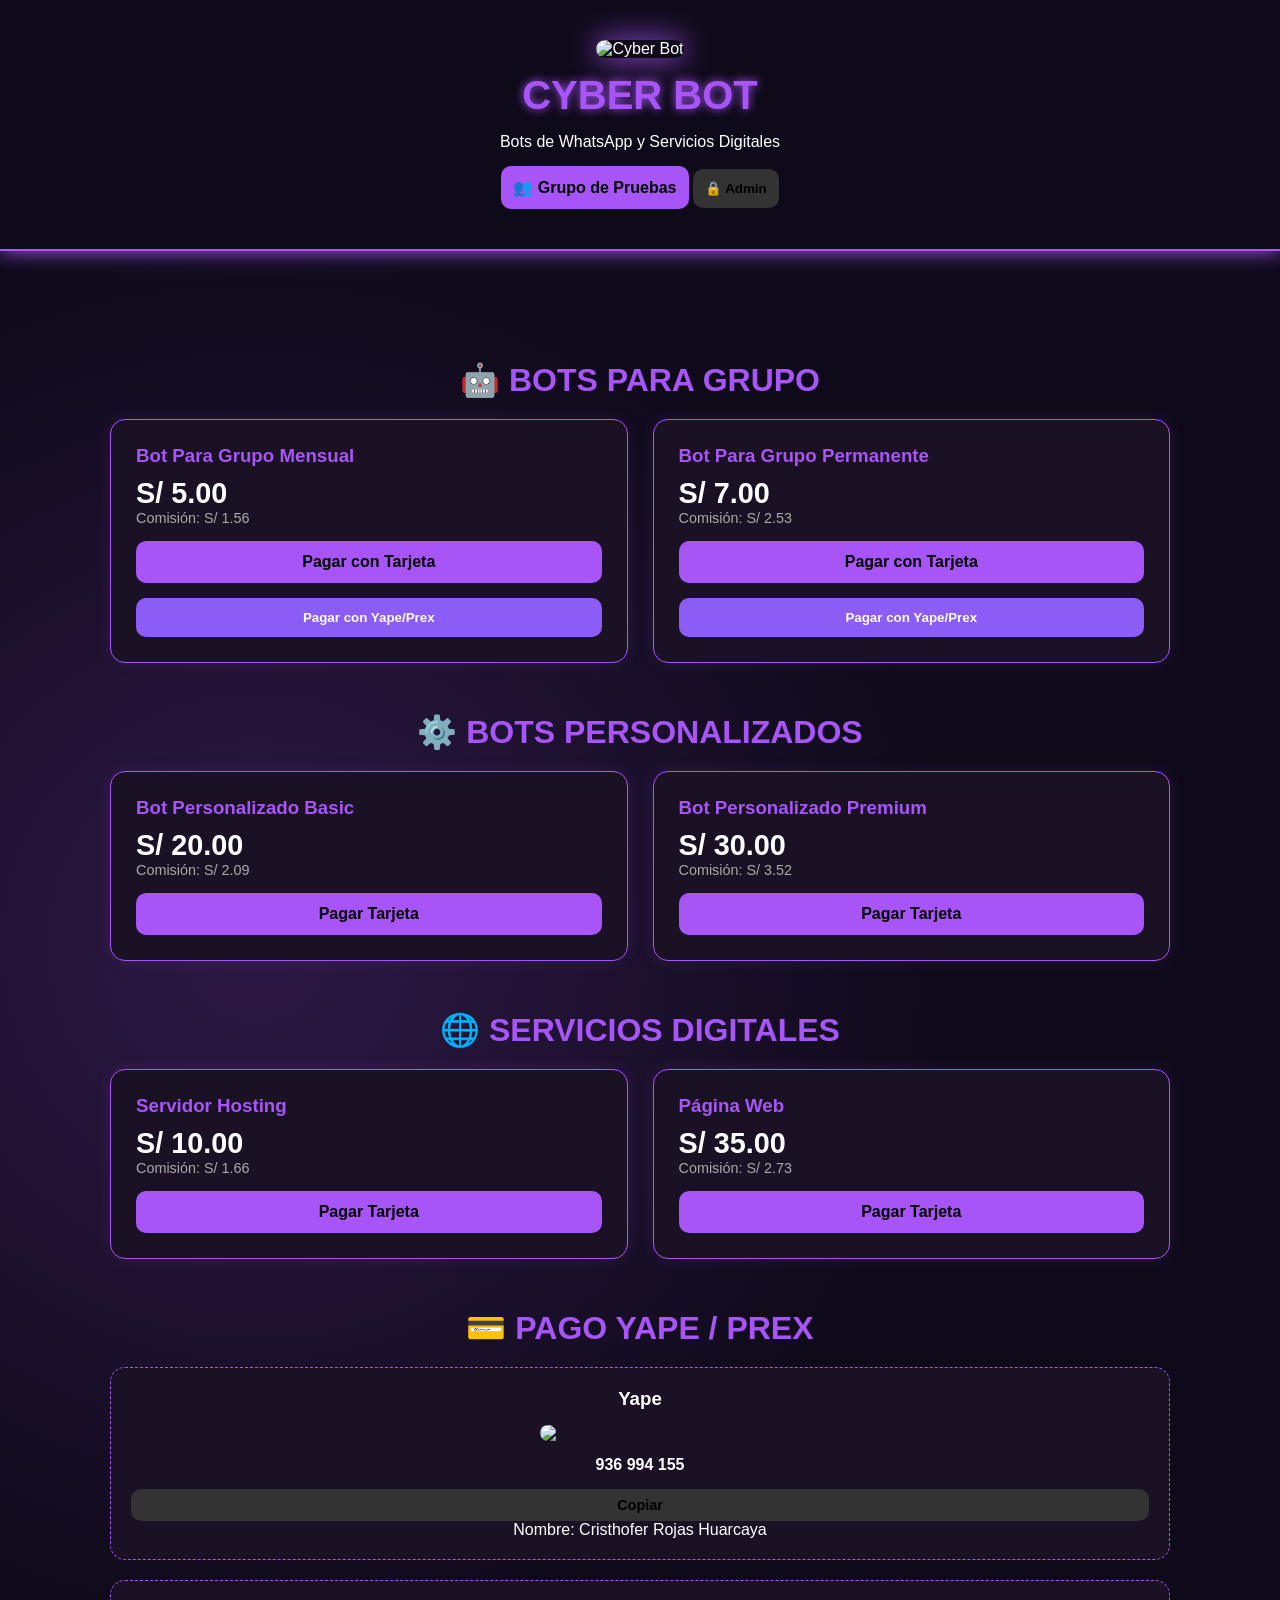
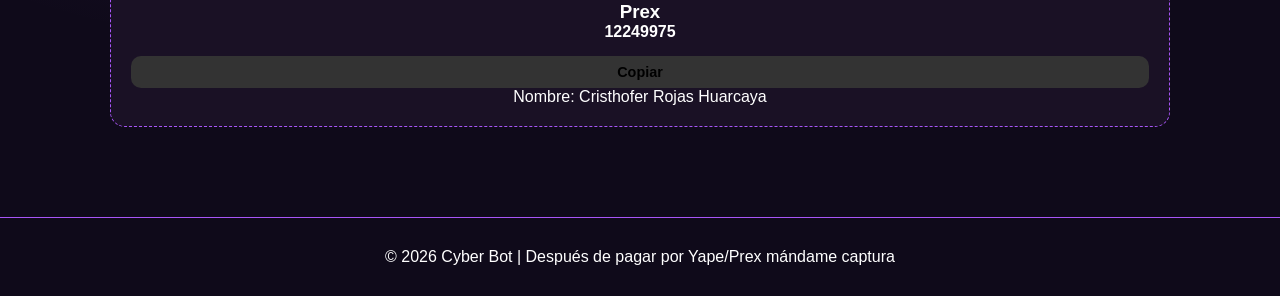
==== admin.html @ 129359b0 "Crear admin.html" ====
<!DOCTYPE html>
<html lang="es">
<head>
<meta charset="UTF-8">
<meta name="viewport" content="width=device-width, initial-scale=1.0">
<title>Panel Admin - Cyber Bot</title>
<link rel="stylesheet" href="style.css">
</head>
<body>

<header>
  <h1>🔒 PANEL ADMIN CYBER BOT</h1>
  <button onclick="window.location.href='index.html'" class="btn" style="width:auto; background:red;">Volver a Tienda</button>
</header>

<div class="container">
  <div id="listaPedidos"></div>
</div>

<script src="script.js"></script>
<script>
  const pass = prompt('Contraseña Admin:');
  if(pass!== 'cyber2026'){ // CAMBIA ESTA CONTRASEÑA
    alert('Contraseña incorrecta');
    window.location.href='index.html';
  }
</script>
</body>
</html>
---- style.css ----
:root {
  --neon: #a855f7;
  --dark: #0f0a1a;
  --card: #1a1125;
}
* { margin:0; padding:0; box-sizing:border-box; font-family: 'Segoe UI', sans-serif; }
body { background: var(--dark); color: #fff; background-image: radial-gradient(circle at 20% 50%, #a855f733 0%, transparent 50%); }
header { text-align:center; padding:40px 20px; border-bottom: 2px solid var(--neon); box-shadow: 0 0 20px var(--neon); }
header img { width:120px; border-radius:20px; box-shadow: 0 0 30px var(--neon); }
h1 { color: var(--neon); margin:15px 0; font-size:2.5em; text-shadow: 0 0 10px var(--neon); }
.container { max-width:1100px; margin:40px auto; padding:20px; }
.grid { display:grid; grid-template-columns: repeat(auto-fit, minmax(300px, 1fr)); gap:25px; }
.card { background: var(--card); border: 1px solid var(--neon); border-radius:15px; padding:25px; transition:0.3s; box-shadow: 0 0 15px #a855f722; }
.card:hover { transform: translateY(-5px); box-shadow: 0 0 25px var(--neon); }
.card h3 { color: var(--neon); margin-bottom:10px; }
.price { font-size:1.8em; font-weight:bold; color:#fff; }
.comision { font-size:0.9em; color:#aaa; }
.btn { display:block; width:100%; padding:12px; margin-top:15px; background: var(--neon); color:#000; text-align:center; text-decoration:none; border-radius:10px; font-weight:bold; transition:0.3s; cursor:pointer; border:none; }
.btn:hover { background:#c084fc; box-shadow:0 0 15px var(--neon); }
.btn-yape { background:#8b5cf6; color:#fff; }
.copy-btn { background:#333; font-size:0.9em; padding:8px; }
.section-title { text-align:center; font-size:2em; margin:50px 0 20px; color:var(--neon); }
.pago-box { background:var(--card); padding:20px; border-radius:15px; border:1px dashed var(--neon); text-align:center; margin:20px 0; }
.qr { width:200px; margin:15px auto; display:block; border-radius:10px; }
.form-pago { display:none; margin-top:15px; }
.form-pago input { width:100%; padding:10px; margin:5px 0; background:#2a1a3a; border:1px solid var(--neon); color:#fff; border-radius:8px; }
.pedido { background:#2a1a3a; padding:15px; margin:10px 0; border-radius:10px; border:1px solid var(--neon); }
.pedido img { max-width:200px; border-radius:8px; margin-top:10px; }
footer { text-align:center; padding:30px; margin-top:50px; border-top:1px solid var(--neon); }
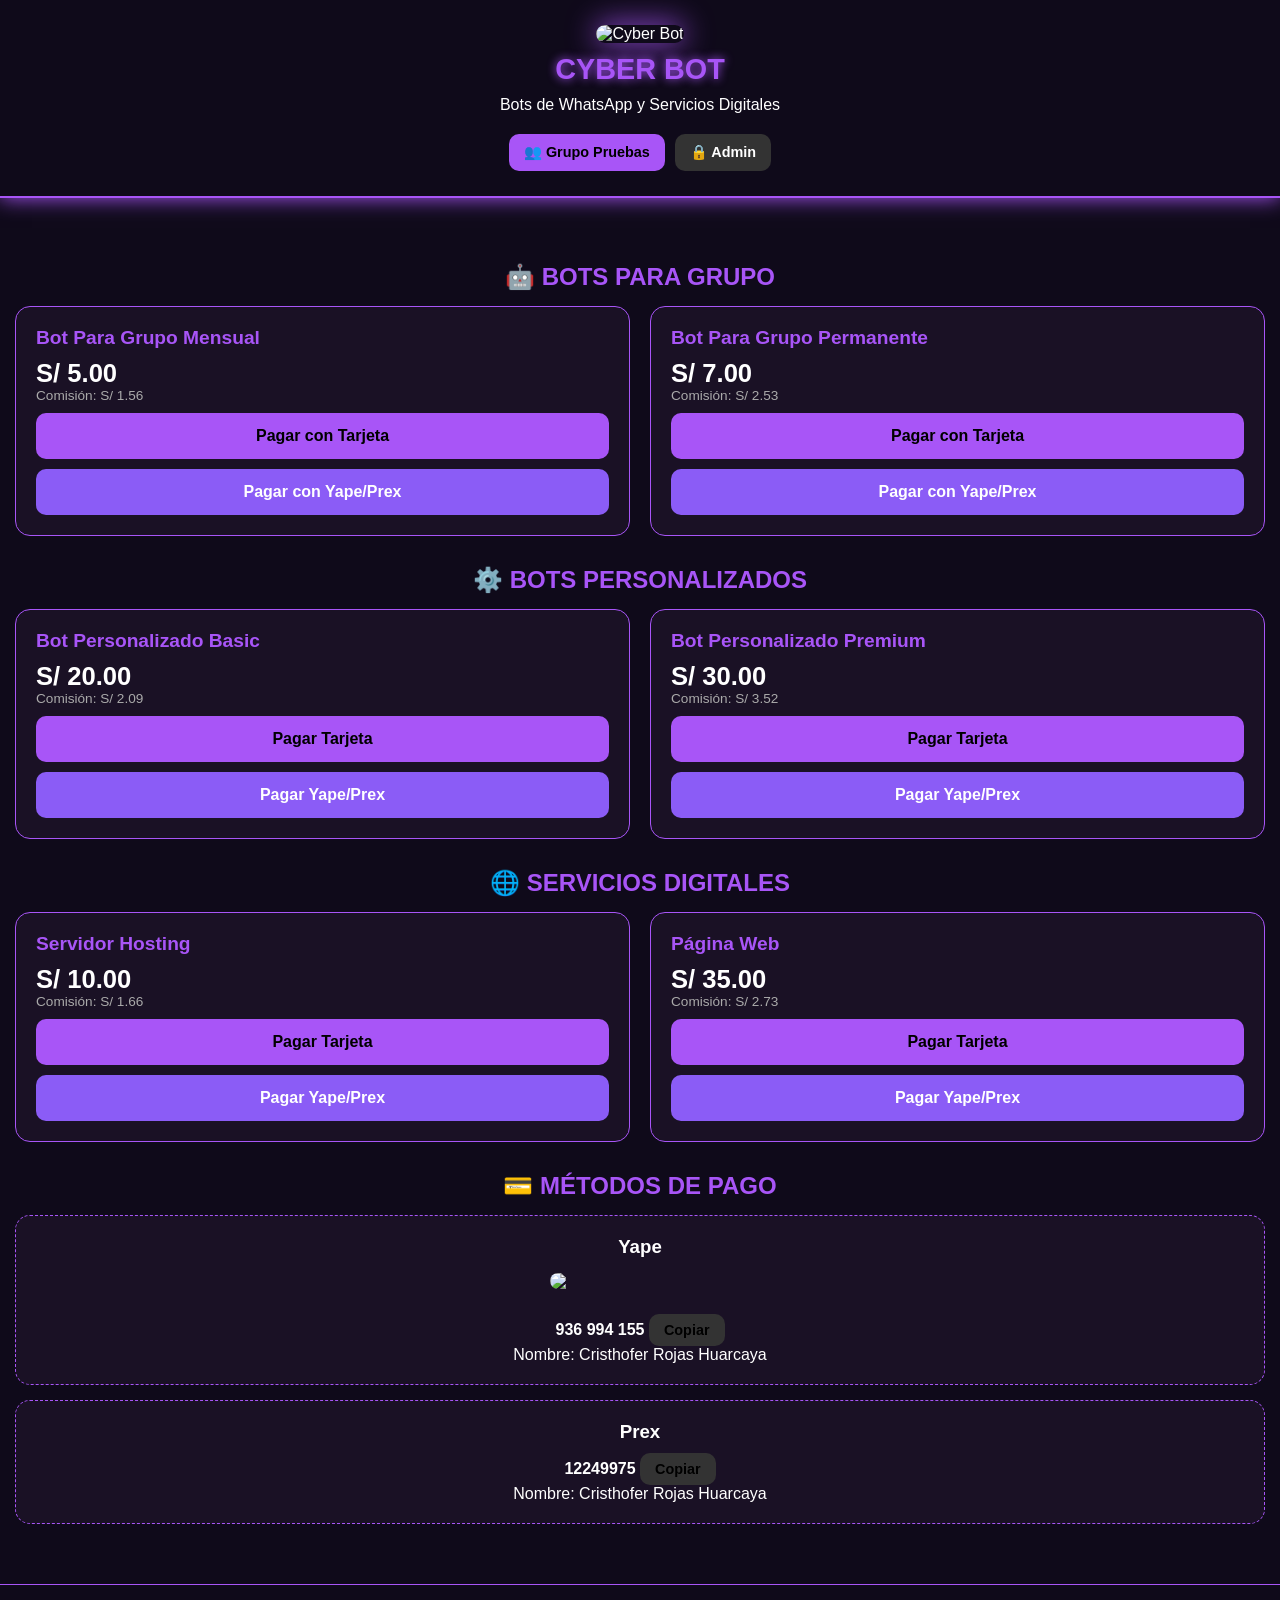
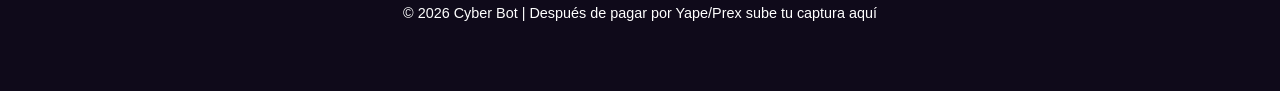
==== commit 2859932d: "Actualizar admin.html" ====
--- a/admin.html
+++ b/admin.html
@@ -9,11 +9,12 @@
 <body>
 
 <header>
-  <h1>🔒 PANEL ADMIN CYBER BOT</h1>
-  <button onclick="window.location.href='index.html'" class="btn" style="width:auto; background:red;">Volver a Tienda</button>
+  <h1>🔒 PANEL ADMIN</h1>
+  <button onclick="window.location.href='index.html'" class="btn btn-dark" style="width:auto;">← Volver Tienda</button>
 </header>
 
 <div class="container">
+  <h2 class="section-title">Pedidos Pendientes</h2>
   <div id="listaPedidos"></div>
 </div>
 
--- a/style.css
+++ b/style.css
@@ -1,29 +1,29 @@
-:root {
-  --neon: #a855f7;
-  --dark: #0f0a1a;
-  --card: #1a1125;
-}
-* { margin:0; padding:0; box-sizing:border-box; font-family: 'Segoe UI', sans-serif; }
-body { background: var(--dark); color: #fff; background-image: radial-gradient(circle at 20% 50%, #a855f733 0%, transparent 50%); }
-header { text-align:center; padding:40px 20px; border-bottom: 2px solid var(--neon); box-shadow: 0 0 20px var(--neon); }
-header img { width:120px; border-radius:20px; box-shadow: 0 0 30px var(--neon); }
-h1 { color: var(--neon); margin:15px 0; font-size:2.5em; text-shadow: 0 0 10px var(--neon); }
-.container { max-width:1100px; margin:40px auto; padding:20px; }
-.grid { display:grid; grid-template-columns: repeat(auto-fit, minmax(300px, 1fr)); gap:25px; }
-.card { background: var(--card); border: 1px solid var(--neon); border-radius:15px; padding:25px; transition:0.3s; box-shadow: 0 0 15px #a855f722; }
-.card:hover { transform: translateY(-5px); box-shadow: 0 0 25px var(--neon); }
-.card h3 { color: var(--neon); margin-bottom:10px; }
-.price { font-size:1.8em; font-weight:bold; color:#fff; }
-.comision { font-size:0.9em; color:#aaa; }
-.btn { display:block; width:100%; padding:12px; margin-top:15px; background: var(--neon); color:#000; text-align:center; text-decoration:none; border-radius:10px; font-weight:bold; transition:0.3s; cursor:pointer; border:none; }
-.btn:hover { background:#c084fc; box-shadow:0 0 15px var(--neon); }
+:root { --neon: #a855f7; --dark: #0f0a1a; --card: #1a1125; }
+* { margin:0; padding:0; box-sizing:border-box; font-family: 'Segoe UI', sans-serif; -webkit-tap-highlight-color: transparent; }
+body { background: var(--dark); color: #fff; padding-bottom: 50px; }
+header { text-align:center; padding:25px 15px; border-bottom: 2px solid var(--neon); box-shadow: 0 0 20px var(--neon); }
+header img { width:90px; border-radius:20px; box-shadow: 0 0 30px var(--neon); }
+h1 { color: var(--neon); margin:10px 0; font-size:1.8em; text-shadow: 0 0 10px var(--neon); }
+.btn-group { display:flex; gap:10px; justify-content:center; margin-top:10px; }
+.container { max-width:100%; margin:20px auto; padding:15px; }
+.grid { display:grid; grid-template-columns: 1fr; gap:20px; } /* 1 columna en cel */
+@media(min-width:768px){.grid { grid-template-columns: repeat(2, 1fr); } } /* 2 columnas en tablet/pc */
+.card { background: var(--card); border: 1px solid var(--neon); border-radius:15px; padding:20px; }
+.card h3 { color: var(--neon); margin-bottom:10px; font-size:1.2em; }
+.price { font-size:1.6em; font-weight:bold; color:#fff; }
+.comision { font-size:0.85em; color:#aaa; margin-bottom:10px; }
+.btn { display:block; width:100%; padding:14px; margin-top:10px; background: var(--neon); color:#000; text-align:center; text-decoration:none; border-radius:10px; font-weight:bold; cursor:pointer; border:none; font-size:1em; }
+.btn-sm { width:auto; padding:10px 15px; font-size:0.9em; }
+.btn-dark { background:#333; color:#fff; }
 .btn-yape { background:#8b5cf6; color:#fff; }
-.copy-btn { background:#333; font-size:0.9em; padding:8px; }
-.section-title { text-align:center; font-size:2em; margin:50px 0 20px; color:var(--neon); }
-.pago-box { background:var(--card); padding:20px; border-radius:15px; border:1px dashed var(--neon); text-align:center; margin:20px 0; }
-.qr { width:200px; margin:15px auto; display:block; border-radius:10px; }
-.form-pago { display:none; margin-top:15px; }
-.form-pago input { width:100%; padding:10px; margin:5px 0; background:#2a1a3a; border:1px solid var(--neon); color:#fff; border-radius:8px; }
-.pedido { background:#2a1a3a; padding:15px; margin:10px 0; border-radius:10px; border:1px solid var(--neon); }
-.pedido img { max-width:200px; border-radius:8px; margin-top:10px; }
-footer { text-align:center; padding:30px; margin-top:50px; border-top:1px solid var(--neon); }+.section-title { text-align:center; font-size:1.5em; margin:30px 0 15px; color:var(--neon); }
+.pago-box { background:var(--card); padding:20px; border-radius:15px; border:1px dashed var(--neon); text-align:center; margin:15px 0; }
+.qr { width:180px; max-width:80%; margin:15px auto; display:block; border-radius:10px; }
+.form-pago { display:none; margin-top:15px; animation:fadeIn 0.3s; }
+@keyframes fadeIn { from{opacity:0} to{opacity:1} }
+.form-pago label { font-size:0.9em; color:#aaa; display:block; margin-top:5px; }
+.form-pago input { width:100%; padding:12px; margin:8px 0; background:#2a1a3a; border:1px solid var(--neon); color:#fff; border-radius:8px; font-size:1em; }
+.copy-btn { background:#333; font-size:0.9em; padding:8px 15px; width:auto; display:inline-block; }
+.pedido { background:#2a1a3a; padding:15px; margin:10px 0; border-radius:10px; border:1px solid var(--neon); word-break: break-word; }
+.pedido img { width:100%; max-width:300px; border-radius:8px; margin-top:10px; }
+footer { text-align:center; padding:20px; margin-top:30px; border-top:1px solid var(--neon); font-size:0.9em; }
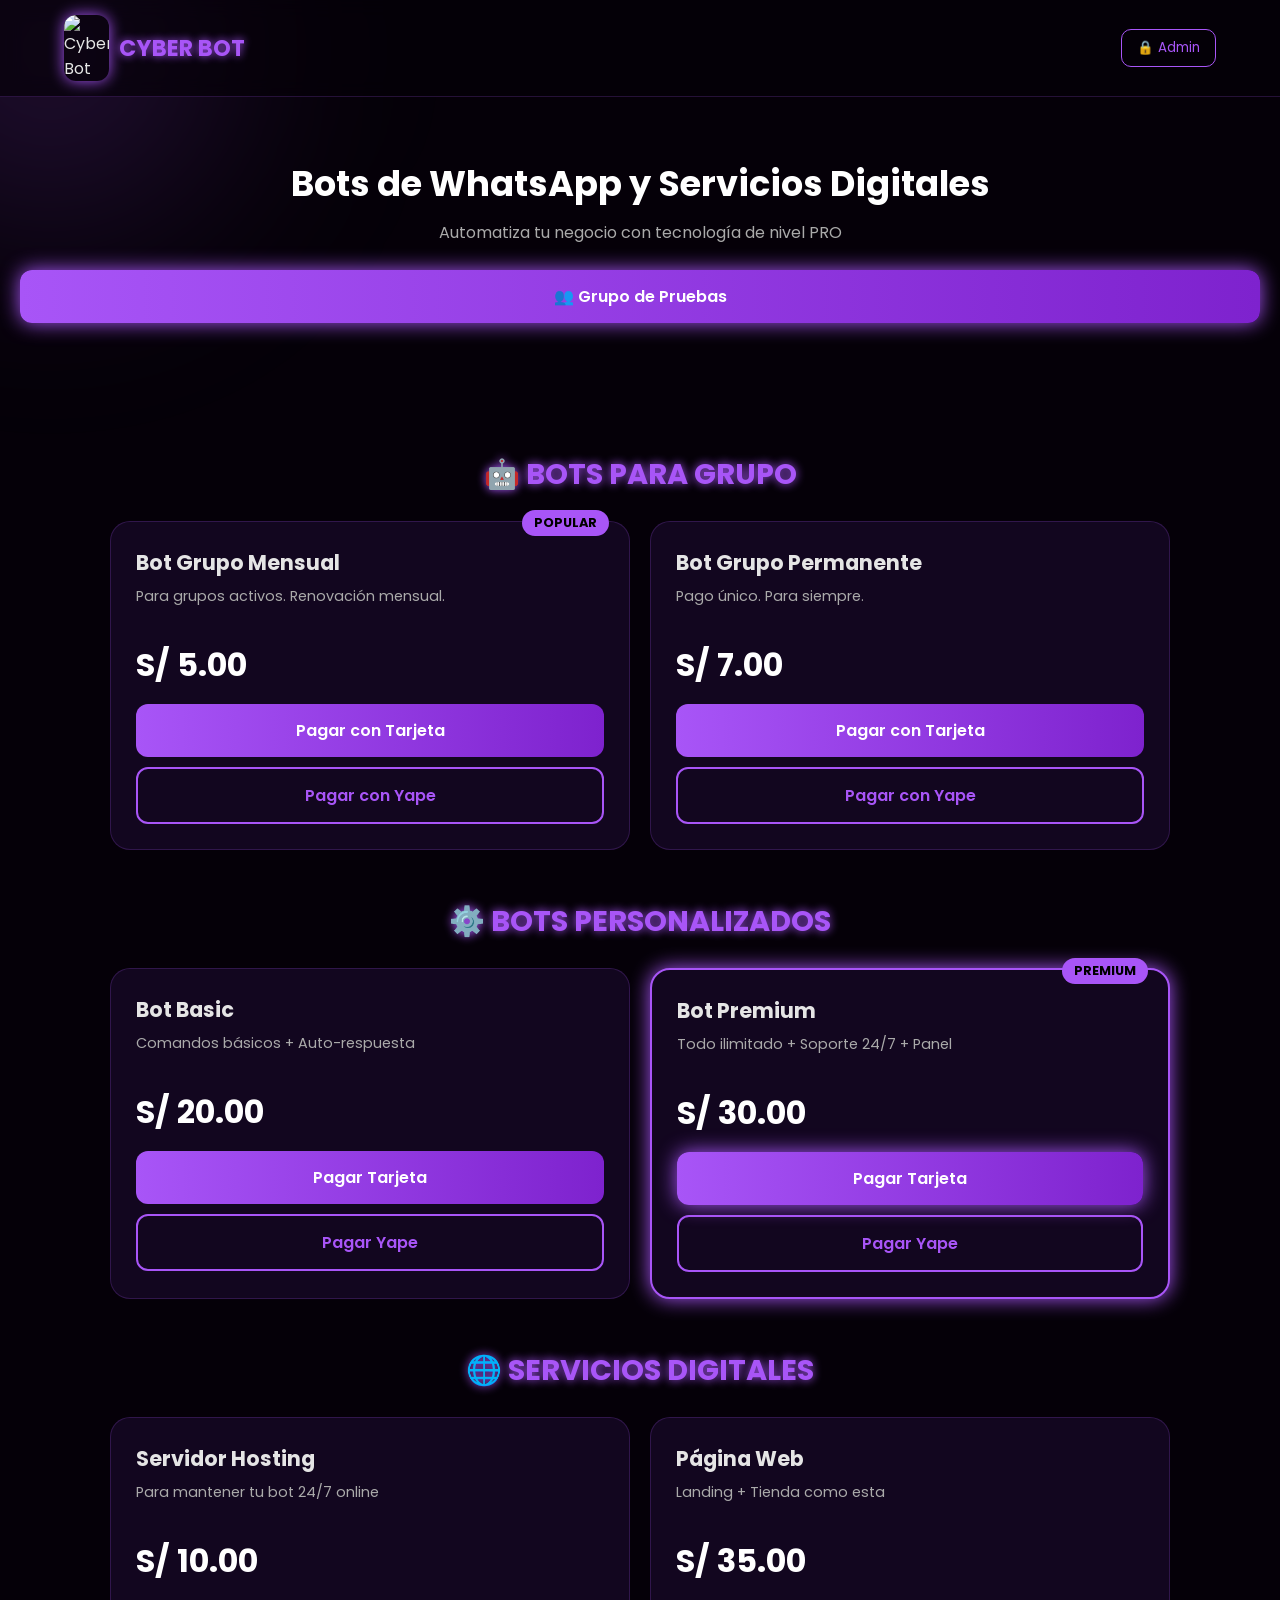
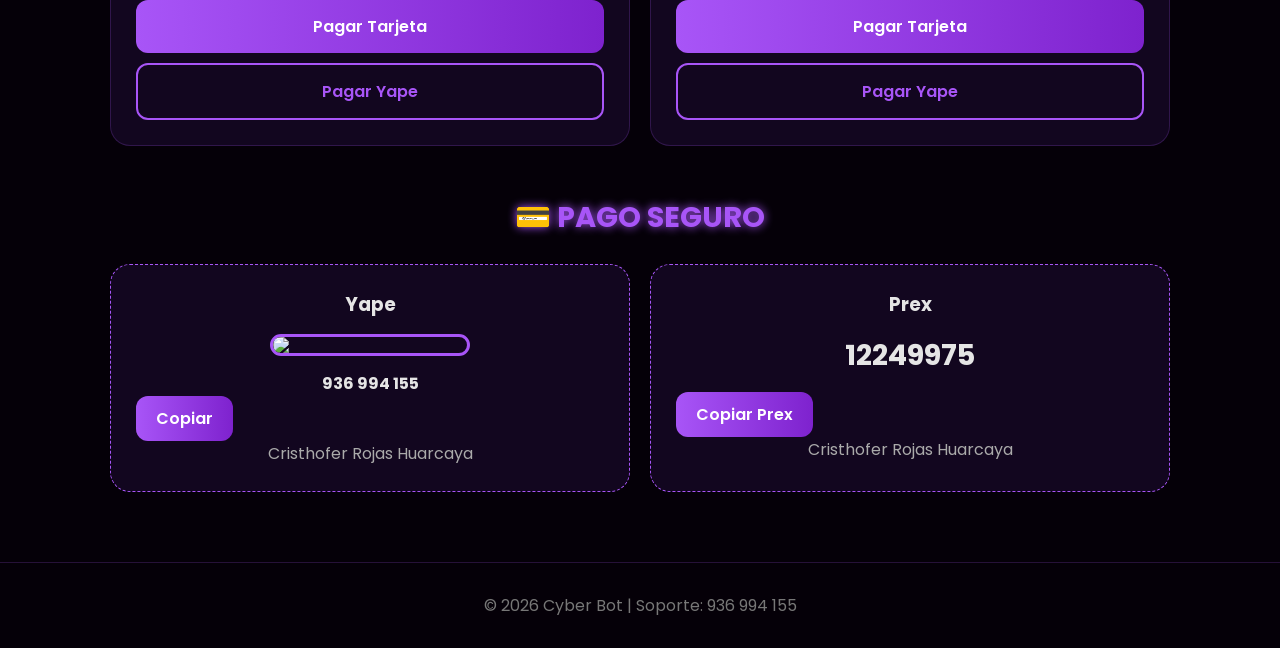
==== commit 7e24b78d: "Actualizar admin.html" ====
--- a/admin.html
+++ b/admin.html
@@ -7,24 +7,19 @@
 <link rel="stylesheet" href="style.css">
 </head>
 <body>
-
-<header>
-  <h1>🔒 PANEL ADMIN</h1>
-  <button onclick="window.location.href='index.html'" class="btn btn-dark" style="width:auto;">← Volver Tienda</button>
-</header>
-
-<div class="container">
+<div class="bg-glow"></div>
+<nav>
+  <div class="logo"><h1>🔒 PANEL ADMIN</h1></div>
+  <button onclick="window.location.href='index.html'" class="btn-admin">← Tienda</button>
+</nav>
+<main class="container">
   <h2 class="section-title">Pedidos Pendientes</h2>
   <div id="listaPedidos"></div>
-</div>
-
+</main>
 <script src="script.js"></script>
 <script>
   const pass = prompt('Contraseña Admin:');
-  if(pass!== 'cyber2026'){ // CAMBIA ESTA CONTRASEÑA
-    alert('Contraseña incorrecta');
-    window.location.href='index.html';
-  }
+  if(pass!== 'cyber2026'){ alert('Contraseña incorrecta'); window.location.href='index.html'; }
 </script>
 </body>
 </html>
--- a/style.css
+++ b/style.css
@@ -1,29 +1,60 @@
-:root { --neon: #a855f7; --dark: #0f0a1a; --card: #1a1125; }
-* { margin:0; padding:0; box-sizing:border-box; font-family: 'Segoe UI', sans-serif; -webkit-tap-highlight-color: transparent; }
-body { background: var(--dark); color: #fff; padding-bottom: 50px; }
-header { text-align:center; padding:25px 15px; border-bottom: 2px solid var(--neon); box-shadow: 0 0 20px var(--neon); }
-header img { width:90px; border-radius:20px; box-shadow: 0 0 30px var(--neon); }
-h1 { color: var(--neon); margin:10px 0; font-size:1.8em; text-shadow: 0 0 10px var(--neon); }
-.btn-group { display:flex; gap:10px; justify-content:center; margin-top:10px; }
-.container { max-width:100%; margin:20px auto; padding:15px; }
-.grid { display:grid; grid-template-columns: 1fr; gap:20px; } /* 1 columna en cel */
-@media(min-width:768px){.grid { grid-template-columns: repeat(2, 1fr); } } /* 2 columnas en tablet/pc */
-.card { background: var(--card); border: 1px solid var(--neon); border-radius:15px; padding:20px; }
-.card h3 { color: var(--neon); margin-bottom:10px; font-size:1.2em; }
-.price { font-size:1.6em; font-weight:bold; color:#fff; }
-.comision { font-size:0.85em; color:#aaa; margin-bottom:10px; }
-.btn { display:block; width:100%; padding:14px; margin-top:10px; background: var(--neon); color:#000; text-align:center; text-decoration:none; border-radius:10px; font-weight:bold; cursor:pointer; border:none; font-size:1em; }
-.btn-sm { width:auto; padding:10px 15px; font-size:0.9em; }
-.btn-dark { background:#333; color:#fff; }
-.btn-yape { background:#8b5cf6; color:#fff; }
-.section-title { text-align:center; font-size:1.5em; margin:30px 0 15px; color:var(--neon); }
-.pago-box { background:var(--card); padding:20px; border-radius:15px; border:1px dashed var(--neon); text-align:center; margin:15px 0; }
-.qr { width:180px; max-width:80%; margin:15px auto; display:block; border-radius:10px; }
-.form-pago { display:none; margin-top:15px; animation:fadeIn 0.3s; }
-@keyframes fadeIn { from{opacity:0} to{opacity:1} }
-.form-pago label { font-size:0.9em; color:#aaa; display:block; margin-top:5px; }
-.form-pago input { width:100%; padding:12px; margin:8px 0; background:#2a1a3a; border:1px solid var(--neon); color:#fff; border-radius:8px; font-size:1em; }
-.copy-btn { background:#333; font-size:0.9em; padding:8px 15px; width:auto; display:inline-block; }
-.pedido { background:#2a1a3a; padding:15px; margin:10px 0; border-radius:10px; border:1px solid var(--neon); word-break: break-word; }
-.pedido img { width:100%; max-width:300px; border-radius:8px; margin-top:10px; }
-footer { text-align:center; padding:20px; margin-top:30px; border-top:1px solid var(--neon); font-size:0.9em; }+@import url('https://fonts.googleapis.com/css2?family=Poppins:wght@400;600;700&display=swap');
+:root {
+  --neon: #a855f7;
+  --neon-dark: #7e22ce;
+  --dark: #050008;
+  --card: #12061f;
+  --text: #e5e5e5;
+}
+* { margin:0; padding:0; box-sizing:border-box; font-family: 'Poppins', sans-serif; }
+body { background: var(--dark); color: var(--text); overflow-x: hidden; }
+.bg-glow { position: fixed; width: 500px; height: 500px; background: radial-gradient(circle, #a855f744 0%, transparent 70%); top: -200px; left: -200px; z-index: -1; filter: blur(100px); }
+
+nav { display:flex; justify-content:space-between; align-items:center; padding:15px 5%; border-bottom: 1px solid #a855f733; backdrop-filter: blur(10px); position: sticky; top:0; background:#050008aa; z-index:10; }
+.logo { display:flex; align-items:center; gap:10px; }
+.logo img { width:45px; border-radius:12px; box-shadow: 0 0 15px var(--neon); }
+.logo h1 { font-size:1.4em; color:var(--neon); text-shadow: 0 0 8px var(--neon); }
+
+.hero { text-align:center; padding:60px 20px; }
+.hero h2 { font-size:2.2em; color:#fff; margin-bottom:10px; }
+.hero p { color:#aaa; margin-bottom:25px; }
+
+.container { max-width:1100px; margin:0 auto; padding:20px; }
+.section-title { text-align:center; font-size:1.8em; margin:50px 0 25px; color:var(--neon); text-shadow: 0 0 10px var(--neon); }
+
+.grid { display:grid; grid-template-columns: 1fr; gap:20px; }
+@media(min-width:768px){.grid { grid-template-columns: repeat(2, 1fr); } }
+
+.card { background: var(--card); border: 1px solid #a855f733; border-radius:20px; padding:25px; position:relative; transition:0.3s; }
+.card:hover { border-color: var(--neon); box-shadow: 0 0 25px #a855f733; transform: translateY(-5px); }
+.card-premium { border: 2px solid var(--neon); box-shadow: 0 0 20px var(--neon); }
+.card-tag { position:absolute; top:-12px; right:20px; background:var(--neon); color:#000; padding:4px 12px; border-radius:20px; font-size:0.8em; font-weight:700; }
+
+.card h3 { font-size:1.3em; margin-bottom:8px; }
+.desc { color:#aaa; font-size:0.9em; margin-bottom:15px; min-height:40px; }
+.price { font-size:2em; font-weight:700; color:#fff; margin-bottom:15px; }
+
+.btn { display:block; width:100%; padding:14px; background: linear-gradient(90deg, var(--neon), var(--neon-dark)); color:#fff; text-align:center; text-decoration:none; border-radius:12px; font-weight:600; cursor:pointer; border:none; font-size:1em; transition:0.3s; }
+.btn:hover { box-shadow: 0 0 20px var(--neon); transform: scale(1.02); }
+.btn-glow { box-shadow: 0 0 20px var(--neon); }
+.btn-outline { background: transparent; border: 2px solid var(--neon); color: var(--neon); margin-top:10px; }
+.btn-outline:hover { background: var(--neon); color:#000; }
+.btn-admin { background:transparent; border:1px solid var(--neon); color:var(--neon); padding:8px 15px; border-radius:10px; cursor:pointer; }
+
+.pago-container { display:grid; grid-template-columns:1fr; gap:20px; }
+@media(min-width:768px){.pago-container { grid-template-columns: repeat(2, 1fr); } }
+.pago-box { background:var(--card); padding:25px; border-radius:20px; border:1px dashed var(--neon); text-align:center; }
+.qr { width:200px; max-width:80%; margin:15px auto; display:block; border-radius:15px; border:3px solid var(--neon); }
+.price-big { font-size:1.8em; font-weight:700; margin:15px 0; }
+.nombre { color:#aaa; }
+.copy-btn { width:auto; padding:10px 20px; }
+
+.form-pago { display:none; margin-top:20px; padding-top:20px; border-top:1px solid #a855f733; animation:fadeIn 0.4s; }
+@keyframes fadeIn { from{opacity:0; transform:translateY(-10px)} to{opacity:1; transform:translateY(0)} }
+.form-pago label { font-size:0.9em; color:#aaa; display:block; margin:10px 0 5px; }
+.form-pago input { width:100%; padding:12px; margin:5px 0; background:#1e0d33; border:1px solid var(--neon-dark); color:#fff; border-radius:10px; font-size:1em; }
+.form-pago input:focus { outline:none; border-color:var(--neon); box-shadow:0 0 10px var(--neon); }
+
+.pedido { background:#1e0d33; padding:20px; margin:15px 0; border-radius:15px; border:1px solid var(--neon); }
+.pedido img { width:100%; max-width:300px; border-radius:10px; margin-top:10px; }
+footer { text-align:center; padding:30px; margin-top:50px; border-top:1px solid #a855f733; color:#777; }
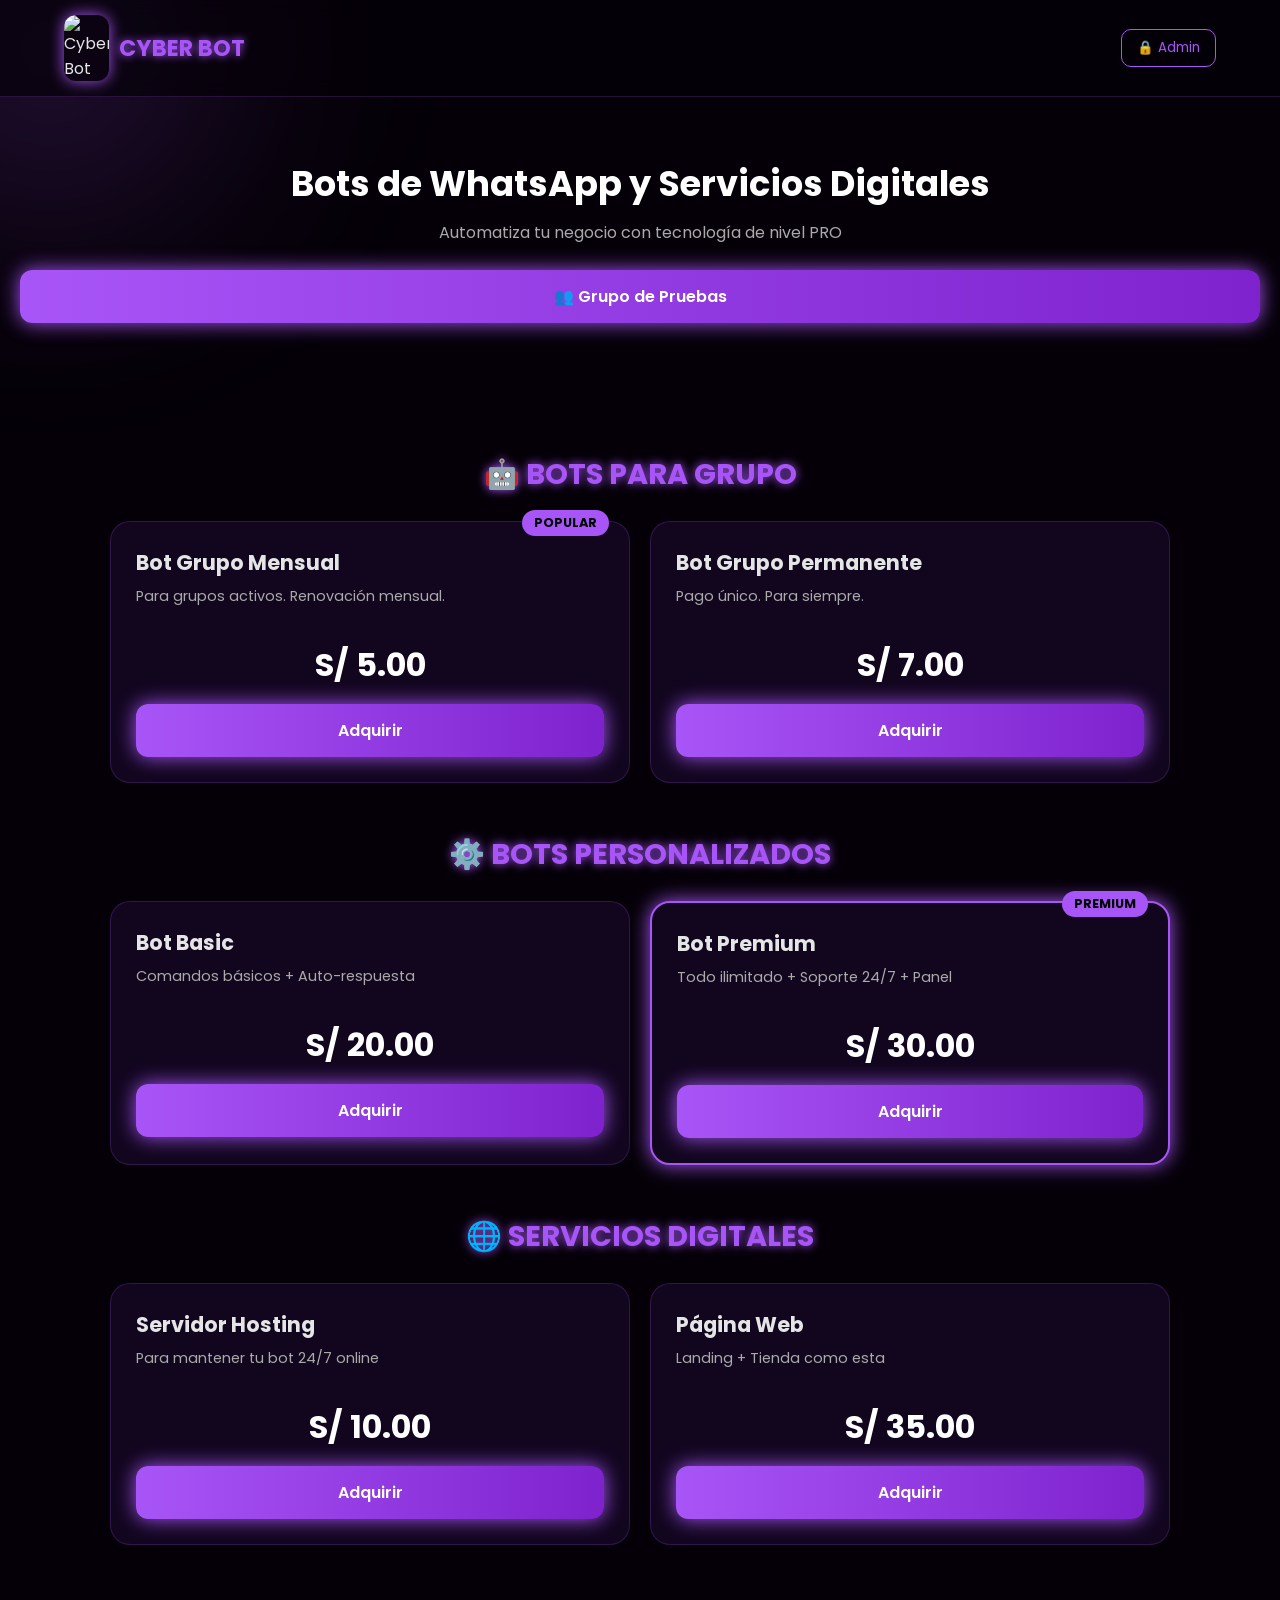
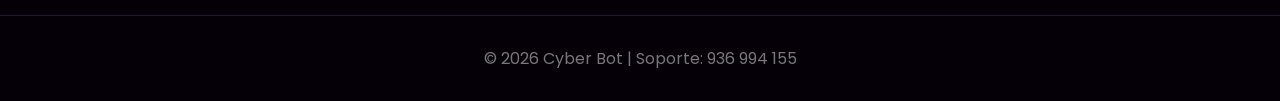
==== commit a0eb47e9: "Actualizar admin.html" ====
--- a/admin.html
+++ b/admin.html
@@ -22,4 +22,4 @@
   if(pass!== 'cyber2026'){ alert('Contraseña incorrecta'); window.location.href='index.html'; }
 </script>
 </body>
-</html>+</html> 
--- a/style.css
+++ b/style.css
@@ -6,7 +6,7 @@
   --card: #12061f;
   --text: #e5e5e5;
 }
-* { margin:0; padding:0; box-sizing:border-box; font-family: 'Poppins', sans-serif; }
+* { margin:0; padding:0; box-sizing:border-box; font-family: 'Poppins', sans-serif; -webkit-tap-highlight-color: transparent; }
 body { background: var(--dark); color: var(--text); overflow-x: hidden; }
 .bg-glow { position: fixed; width: 500px; height: 500px; background: radial-gradient(circle, #a855f744 0%, transparent 70%); top: -200px; left: -200px; z-index: -1; filter: blur(100px); }
 
@@ -32,29 +32,41 @@
 
 .card h3 { font-size:1.3em; margin-bottom:8px; }
 .desc { color:#aaa; font-size:0.9em; margin-bottom:15px; min-height:40px; }
-.price { font-size:2em; font-weight:700; color:#fff; margin-bottom:15px; }
+.price { font-size:2em; font-weight:700; color:#fff; margin-bottom:15px; text-align:center; }
 
 .btn { display:block; width:100%; padding:14px; background: linear-gradient(90deg, var(--neon), var(--neon-dark)); color:#fff; text-align:center; text-decoration:none; border-radius:12px; font-weight:600; cursor:pointer; border:none; font-size:1em; transition:0.3s; }
 .btn:hover { box-shadow: 0 0 20px var(--neon); transform: scale(1.02); }
 .btn-glow { box-shadow: 0 0 20px var(--neon); }
-.btn-outline { background: transparent; border: 2px solid var(--neon); color: var(--neon); margin-top:10px; }
-.btn-outline:hover { background: var(--neon); color:#000; }
-.btn-admin { background:transparent; border:1px solid var(--neon); color:var(--neon); padding:8px 15px; border-radius:10px; cursor:pointer; }
+.btn-admin { background:transparent; border:1px solid var(--neon); color:var(--neon); padding:8px 15px; border-radius:10px; cursor:pointer; width:auto; }
 
-.pago-container { display:grid; grid-template-columns:1fr; gap:20px; }
-@media(min-width:768px){.pago-container { grid-template-columns: repeat(2, 1fr); } }
-.pago-box { background:var(--card); padding:25px; border-radius:20px; border:1px dashed var(--neon); text-align:center; }
+footer { text-align:center; padding:30px; margin-top:50px; border-top:1px solid #a855f733; color:#777; }
+
+/* POPUP */
+.popup { display:none; position:fixed; z-index:100; left:0; top:0; width:100%; height:100%; background:rgba(0,0,0,0.8); backdrop-filter: blur(5px); animation:fadeIn 0.3s; }
+@keyframes fadeIn { from{opacity:0} to{opacity:1} }
+.popup-content { background:var(--card); margin:5% auto; padding:30px 20px; border:2px solid var(--neon); border-radius:20px; width:90%; max-width:500px; max-height:90vh; overflow-y:auto; position:relative; box-shadow: 0 0 40px var(--neon); }
+.close { color:#aaa; position:absolute; top:15px; right:20px; font-size:28px; font-weight:bold; cursor:pointer; }
+.close:hover { color:var(--neon); }
+#popup-titulo { color:var(--neon); text-align:center; margin-bottom:5px; }
+.metodos-pago { margin-top:20px; }
+.metodos-pago h3 { text-align:center; margin-bottom:15px; }
+.btn-metodo { display:block; width:100%; padding:15px; margin:10px 0; border-radius:12px; text-align:center; text-decoration:none; font-weight:600; font-size:1.1em; }
+.btn-metodo.tarjeta { background: linear-gradient(90deg, #3b82f6, #2563eb); color:#fff; }
+.btn-metodo.tarjeta:hover { box-shadow: 0 0 20px #3b82f6; }
+.divider { text-align:center; margin:15px 0; color:#777; position:relative; }
+.divider:before,.divider:after { content:''; position:absolute; width:40%; height:1px; background:#a855f733; top:50%; }
+.divider:before { left:0; }.divider:after { right:0; }
+
+.yape-box { background:#1e0d33; padding:20px; border-radius:15px; border:1px dashed var(--neon); }
+.yape-box h4 { text-align:center; margin-bottom:15px; color:var(--neon); }
+.datos-yape { text-align:center; margin-bottom:20px; }
+.datos-yape p { margin:8px 0; }
+.datos-yape button { background:var(--neon-dark); border:none; color:#fff; padding:5px 10px; border-radius:5px; margin-left:5px; cursor:pointer; }
 .qr { width:200px; max-width:80%; margin:15px auto; display:block; border-radius:15px; border:3px solid var(--neon); }
-.price-big { font-size:1.8em; font-weight:700; margin:15px 0; }
-.nombre { color:#aaa; }
-.copy-btn { width:auto; padding:10px 20px; }
 
-.form-pago { display:none; margin-top:20px; padding-top:20px; border-top:1px solid #a855f733; animation:fadeIn 0.4s; }
-@keyframes fadeIn { from{opacity:0; transform:translateY(-10px)} to{opacity:1; transform:translateY(0)} }
-.form-pago label { font-size:0.9em; color:#aaa; display:block; margin:10px 0 5px; }
-.form-pago input { width:100%; padding:12px; margin:5px 0; background:#1e0d33; border:1px solid var(--neon-dark); color:#fff; border-radius:10px; font-size:1em; }
-.form-pago input:focus { outline:none; border-color:var(--neon); box-shadow:0 0 10px var(--neon); }
+#form-comprobante input { width:100%; padding:12px; margin:8px 0; background:#2a1a3a; border:1px solid var(--neon-dark); color:#fff; border-radius:10px; font-size:1em; }
+#form-comprobante label { font-size:0.9em; color:#aaa; display:block; margin-top:10px; }
 
-.pedido { background:#1e0d33; padding:20px; margin:15px 0; border-radius:15px; border:1px solid var(--neon); }
-.pedido img { width:100%; max-width:300px; border-radius:10px; margin-top:10px; }
-footer { text-align:center; padding:30px; margin-top:50px; border-top:1px solid #a855f733; color:#777; }+/* ADMIN */
+.pedido { background:#1e0d33; padding:20px; margin:15px 0; border-radius:15px; border:1px solid var(--neon); word-break: break-word; }
+.pedido img { width:100%; max-width:300px; border-radius:10px; margin-top:10px; }
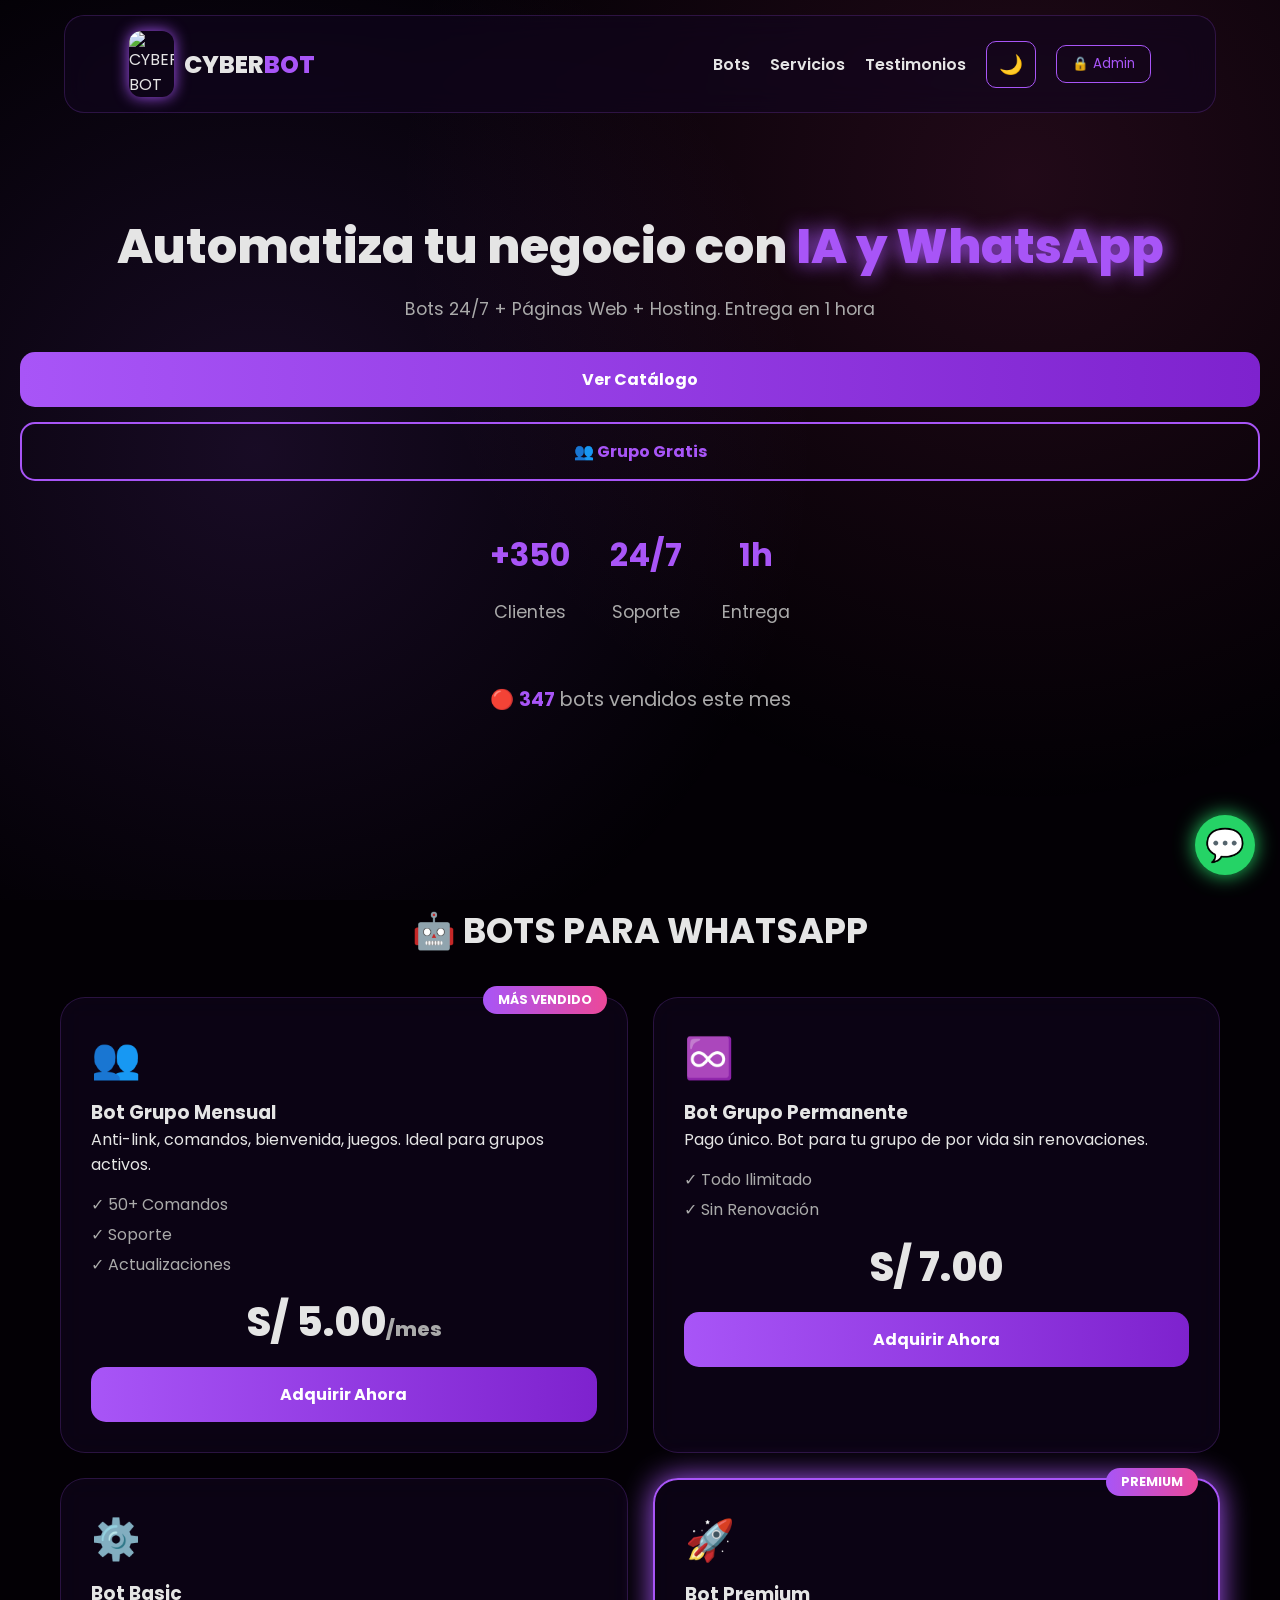
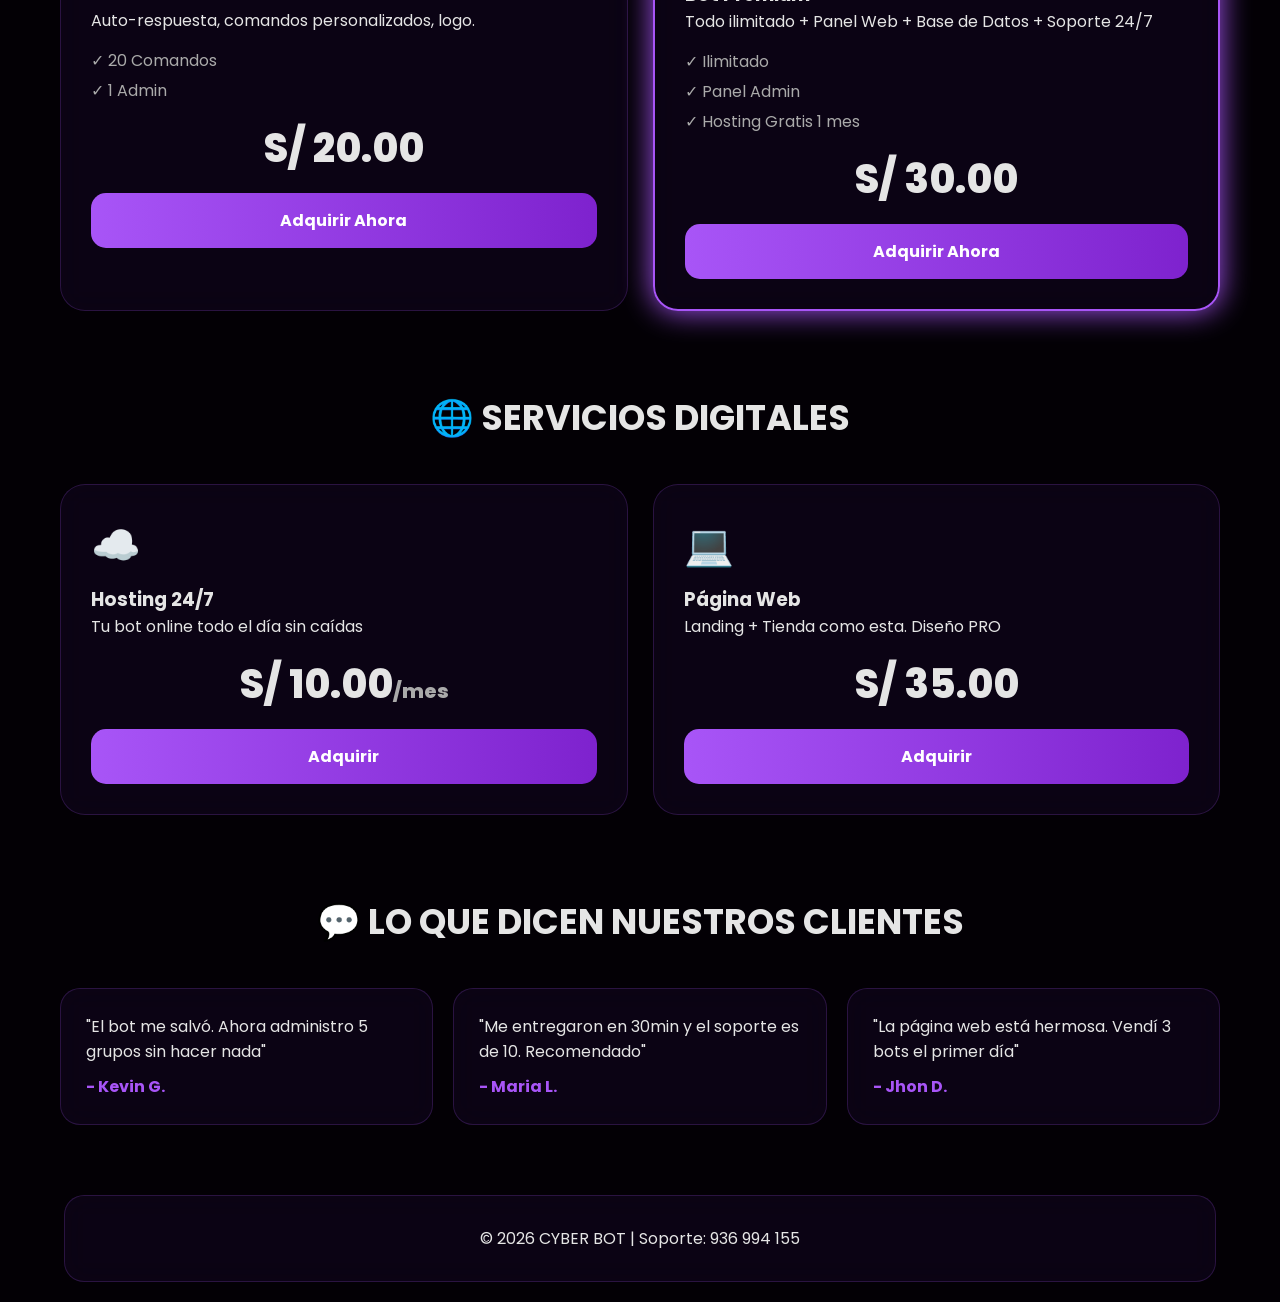
==== commit 04ac2710: "Actualizar admin.html" ====
--- a/admin.html
+++ b/admin.html
@@ -3,23 +3,29 @@
 <head>
 <meta charset="UTF-8">
 <meta name="viewport" content="width=device-width, initial-scale=1.0">
-<title>Panel Admin - Cyber Bot</title>
+<title>Panel Admin - CYBER BOT</title>
 <link rel="stylesheet" href="style.css">
 </head>
 <body>
-<div class="bg-glow"></div>
-<nav>
-  <div class="logo"><h1>🔒 PANEL ADMIN</h1></div>
+<div class="bg-anim"></div>
+<nav class="glass">
+  <div class="logo"><h1>🔒 PANEL ADMIN CYBER BOT</h1></div>
   <button onclick="window.location.href='index.html'" class="btn-admin">← Tienda</button>
+  <button onclick="cargarPedidos()" class="btn-admin">🔄 Actualizar</button>
 </nav>
 <main class="container">
   <h2 class="section-title">Pedidos Pendientes</h2>
-  <div id="listaPedidos"></div>
+  <div id="listaPedidos"><p style="text-align:center;">Cargando...</p></div>
 </main>
 <script src="script.js"></script>
 <script>
   const pass = prompt('Contraseña Admin:');
-  if(pass!== 'cyber2026'){ alert('Contraseña incorrecta'); window.location.href='index.html'; }
+  if(pass!== 'cyber2026'){
+    alert('Contraseña incorrecta');
+    window.location.href='index.html';
+  } else {
+    cargarPedidos();
+  }
 </script>
 </body>
-</html> +</html>
--- a/style.css
+++ b/style.css
@@ -1,72 +1,95 @@
-@import url('https://fonts.googleapis.com/css2?family=Poppins:wght@400;600;700&display=swap');
+@import url('https://fonts.googleapis.com/css2?family=Poppins:wght@400;600;700;800&display=swap');
 :root {
   --neon: #a855f7;
   --neon-dark: #7e22ce;
-  --dark: #050008;
-  --card: #12061f;
+  --dark: #030005;
+  --glass: rgba(18, 6, 31, 0.6);
   --text: #e5e5e5;
 }
-* { margin:0; padding:0; box-sizing:border-box; font-family: 'Poppins', sans-serif; -webkit-tap-highlight-color: transparent; }
-body { background: var(--dark); color: var(--text); overflow-x: hidden; }
-.bg-glow { position: fixed; width: 500px; height: 500px; background: radial-gradient(circle, #a855f744 0%, transparent 70%); top: -200px; left: -200px; z-index: -1; filter: blur(100px); }
+[data-theme="light"] {
+  --dark: #f5f5f7;
+  --glass: rgba(255, 255, 255, 0.7);
+  --text: #1a1a1a;
+}
+* { margin:0; padding:0; box-sizing:border-box; font-family: 'Poppins', sans-serif; scroll-behavior: smooth; transition: background 0.3s, color 0.3s; }
+body { background: var(--dark); color: var(--text); }
+.bg-anim { position: fixed; width: 100%; height: 100%; background: radial-gradient(circle at 20% 50%, #a855f722 0%, transparent 50%), radial-gradient(circle at 80% 20%, #ec489922 0%, transparent 50%); z-index: -1; animation: bgmove 20s infinite alternate; }
+@keyframes bgmove { from {transform: scale(1);} to {transform: scale(1.2);} }
+@keyframes fadeIn { from{opacity:0} to{opacity:1} }
+@keyframes pulse { 0%,100%{transform:scale(1);} 50%{transform:scale(1.1);} }
 
-nav { display:flex; justify-content:space-between; align-items:center; padding:15px 5%; border-bottom: 1px solid #a855f733; backdrop-filter: blur(10px); position: sticky; top:0; background:#050008aa; z-index:10; }
+.glass { background: var(--glass); backdrop-filter: blur(15px); border: 1px solid rgba(168, 85, 247, 0.2); }
+nav { display:flex; justify-content:space-between; align-items:center; padding:15px 5%; position: sticky; top:15px; margin: 0 5%; border-radius: 20px; z-index:100; }
 .logo { display:flex; align-items:center; gap:10px; }
 .logo img { width:45px; border-radius:12px; box-shadow: 0 0 15px var(--neon); }
-.logo h1 { font-size:1.4em; color:var(--neon); text-shadow: 0 0 8px var(--neon); }
+.logo h1 { font-size:1.5em; font-weight:800; }
+.logo span { color:var(--neon); }
+.nav-links { display:flex; gap:20px; align-items:center; flex-wrap:wrap; }
+.nav-links a { color:var(--text); text-decoration:none; font-weight:600; }
+.btn-theme { background:transparent; border:1px solid var(--neon); color:var(--neon); padding:8px 12px; border-radius:10px; cursor:pointer; font-size:1.2em; }
 
-.hero { text-align:center; padding:60px 20px; }
-.hero h2 { font-size:2.2em; color:#fff; margin-bottom:10px; }
-.hero p { color:#aaa; margin-bottom:25px; }
+.hero { text-align:center; padding:120px 20px 60px; }
+.hero h2 { font-size:3em; font-weight:800; line-height:1.2; }
+.hero h2 span { color:var(--neon); text-shadow: 0 0 20px var(--neon); }
+.hero p { color:#aaa; margin:20px 0 30px; font-size:1.1em; }
+.hero-btns { display:flex; gap:15px; justify-content:center; flex-wrap:wrap; }
+.stats { display:flex; justify-content:center; gap:40px; margin-top:50px; flex-wrap:wrap; }
+.stats h3 { font-size:2em; color:var(--neon); }
+.ventas-live { margin-top: 30px; font-size: 1.1em; color: #aaa; }
+.ventas-live span { color: var(--neon); font-weight: 700; }
 
-.container { max-width:1100px; margin:0 auto; padding:20px; }
-.section-title { text-align:center; font-size:1.8em; margin:50px 0 25px; color:var(--neon); text-shadow: 0 0 10px var(--neon); }
-
-.grid { display:grid; grid-template-columns: 1fr; gap:20px; }
+.container { max-width:1200px; margin:0 auto; padding:20px; }
+.section-title { text-align:center; font-size:2.2em; margin:80px 0 40px; font-weight:700; }
+.grid { display:grid; grid-template-columns: 1fr; gap:25px; }
 @media(min-width:768px){.grid { grid-template-columns: repeat(2, 1fr); } }
 
-.card { background: var(--card); border: 1px solid #a855f733; border-radius:20px; padding:25px; position:relative; transition:0.3s; }
-.card:hover { border-color: var(--neon); box-shadow: 0 0 25px #a855f733; transform: translateY(-5px); }
-.card-premium { border: 2px solid var(--neon); box-shadow: 0 0 20px var(--neon); }
-.card-tag { position:absolute; top:-12px; right:20px; background:var(--neon); color:#000; padding:4px 12px; border-radius:20px; font-size:0.8em; font-weight:700; }
+.card { border-radius:25px; padding:30px; position:relative; transition:0.4s; }
+.card:hover { transform: translateY(-10px); border-color: var(--neon); box-shadow: 0 0 40px #a855f733; }
+.card-premium { border: 2px solid var(--neon); box-shadow: 0 0 30px var(--neon); }
+.card-tag { position:absolute; top:-12px; right:20px; background:linear-gradient(90deg, var(--neon), #ec4899); color:#fff; padding:5px 15px; border-radius:20px; font-size:0.8em; font-weight:700; }
+.card-icon { font-size:2.5em; margin-bottom:10px; }
+.features { list-style:none; margin:15px 0; color:#aaa; }
+.features li { margin:5px 0; }
+.price { font-size:2.5em; font-weight:800; color:var(--text); margin:15px 0; text-align:center; }
+.price span { font-size:0.5em; color:#aaa; }
 
-.card h3 { font-size:1.3em; margin-bottom:8px; }
-.desc { color:#aaa; font-size:0.9em; margin-bottom:15px; min-height:40px; }
-.price { font-size:2em; font-weight:700; color:#fff; margin-bottom:15px; text-align:center; }
-
-.btn { display:block; width:100%; padding:14px; background: linear-gradient(90deg, var(--neon), var(--neon-dark)); color:#fff; text-align:center; text-decoration:none; border-radius:12px; font-weight:600; cursor:pointer; border:none; font-size:1em; transition:0.3s; }
-.btn:hover { box-shadow: 0 0 20px var(--neon); transform: scale(1.02); }
-.btn-glow { box-shadow: 0 0 20px var(--neon); }
+.btn { display:block; width:100%; padding:15px; background: linear-gradient(90deg, var(--neon), var(--neon-dark)); color:#fff; text-align:center; text-decoration:none; border-radius:15px; font-weight:700; cursor:pointer; border:none; font-size:1em; }
+.btn:hover { box-shadow: 0 0 25px var(--neon); transform: scale(1.03); }
+.btn-outline { background:transparent; border:2px solid var(--neon); color:var(--neon); }
 .btn-admin { background:transparent; border:1px solid var(--neon); color:var(--neon); padding:8px 15px; border-radius:10px; cursor:pointer; width:auto; }
 
-footer { text-align:center; padding:30px; margin-top:50px; border-top:1px solid #a855f733; color:#777; }
+/* TESTIMONIOS */
+.grid-testimonios { display:grid; grid-template-columns: 1fr; gap:20px; }
+@media(min-width:768px){.grid-testimonios { grid-template-columns: repeat(3, 1fr); } }
+.testi { padding:25px; border-radius:20px; }
+.testi h4 { color:var(--neon); margin-top:10px; }
 
-/* POPUP */
-.popup { display:none; position:fixed; z-index:100; left:0; top:0; width:100%; height:100%; background:rgba(0,0,0,0.8); backdrop-filter: blur(5px); animation:fadeIn 0.3s; }
-@keyframes fadeIn { from{opacity:0} to{opacity:1} }
-.popup-content { background:var(--card); margin:5% auto; padding:30px 20px; border:2px solid var(--neon); border-radius:20px; width:90%; max-width:500px; max-height:90vh; overflow-y:auto; position:relative; box-shadow: 0 0 40px var(--neon); }
-.close { color:#aaa; position:absolute; top:15px; right:20px; font-size:28px; font-weight:bold; cursor:pointer; }
+/* WHATSAPP FLOTANTE */
+.whatsapp-float { position:fixed; bottom:25px; right:25px; background:#25D366; color:#fff; width:60px; height:60px; border-radius:50%; display:flex; align-items:center; justify-content:center; font-size:2em; text-decoration:none; box-shadow: 0 0 20px #25D366; z-index:999; animation: pulse 2s infinite; }
+
+footer { text-align:center; padding:30px; margin:50px 5% 20px; border-radius:20px; }
+
+/* POPUP PAGO */
+.popup { display:none; position:fixed; z-index:1000; left:0; top:0; width:100%; height:100%; background:rgba(0,0,0,0.8); backdrop-filter: blur(10px); animation:fadeIn 0.3s; }
+.popup-content { margin:5% auto; padding:30px; border-radius:25px; width:90%; max-width:500px; max-height:90vh; overflow-y:auto; }
+.close { color:#aaa; float:right; font-size:28px; cursor:pointer; }
 .close:hover { color:var(--neon); }
-#popup-titulo { color:var(--neon); text-align:center; margin-bottom:5px; }
-.metodos-pago { margin-top:20px; }
-.metodos-pago h3 { text-align:center; margin-bottom:15px; }
-.btn-metodo { display:block; width:100%; padding:15px; margin:10px 0; border-radius:12px; text-align:center; text-decoration:none; font-weight:600; font-size:1.1em; }
-.btn-metodo.tarjeta { background: linear-gradient(90deg, #3b82f6, #2563eb); color:#fff; }
-.btn-metodo.tarjeta:hover { box-shadow: 0 0 20px #3b82f6; }
+.btn-metodo.tarjeta { background: linear-gradient(90deg, #3b82f6, #2563eb); display:block; padding:15px; border-radius:12px; text-align:center; text-decoration:none; color:#fff; }
 .divider { text-align:center; margin:15px 0; color:#777; position:relative; }
-.divider:before,.divider:after { content:''; position:absolute; width:40%; height:1px; background:#a855f733; top:50%; }
-.divider:before { left:0; }.divider:after { right:0; }
+.divider span { background:var(--glass); padding:0 10px; position:relative; z-index:1; }
+.divider:before { content:''; position:absolute; width:100%; height:1px; background:rgba(168,85,247,0.3); top:50%; left:0; }
+.yape-box { background:rgba(0,0,0,0.3); padding:20px; border-radius:15px; border:1px dashed var(--neon); }
+.qr { width:200px; margin:15px auto; display:block; border-radius:15px; border:3px solid var(--neon); }
+#form-comprobante input { width:100%; padding:12px; margin:8px 0; background:rgba(0,0,0,0.3); border:1px solid var(--neon-dark); color:var(--text); border-radius:10px; }
+.pedido { background:rgba(0,0,0,0.3); padding:20px; margin:15px 0; border-radius:15px; border:1px solid var(--neon); }
+.pedido img { width:100%; max-width:300px; border-radius:10px; margin-top:10px; }
 
-.yape-box { background:#1e0d33; padding:20px; border-radius:15px; border:1px dashed var(--neon); }
-.yape-box h4 { text-align:center; margin-bottom:15px; color:var(--neon); }
-.datos-yape { text-align:center; margin-bottom:20px; }
-.datos-yape p { margin:8px 0; }
-.datos-yape button { background:var(--neon-dark); border:none; color:#fff; padding:5px 10px; border-radius:5px; margin-left:5px; cursor:pointer; }
-.qr { width:200px; max-width:80%; margin:15px auto; display:block; border-radius:15px; border:3px solid var(--neon); }
-
-#form-comprobante input { width:100%; padding:12px; margin:8px 0; background:#2a1a3a; border:1px solid var(--neon-dark); color:#fff; border-radius:10px; font-size:1em; }
-#form-comprobante label { font-size:0.9em; color:#aaa; display:block; margin-top:10px; }
-
-/* ADMIN */
-.pedido { background:#1e0d33; padding:20px; margin:15px 0; border-radius:15px; border:1px solid var(--neon); word-break: break-word; }
-.pedido img { width:100%; max-width:300px; border-radius:10px; margin-top:10px; }+/* POPUP OFERTA */
+.popup-oferta { display:none; position:fixed; z-index:2000; left:0; top:0; width:100%; height:100%; background:rgba(0,0,0,0.9); backdrop-filter: blur(10px); animation:fadeIn 0.5s; }
+.popup-oferta-content { position:absolute; top:50%; left:50%; transform:translate(-50%, -50%); padding:40px 30px; border-radius:25px; width:90%; max-width:450px; text-align:center; border:3px solid var(--neon); box-shadow: 0 0 50px var(--neon); }
+.popup-oferta-content h2 { color:var(--neon); font-size:1.8em; margin-bottom:10px; text-shadow: 0 0 10px var(--neon); }
+.precio-oferta { font-size:3em; font-weight:800; color:var(--text); margin:15px 0; }
+.precio-oferta span { font-size:0.5em; color:#777; text-decoration: line-through; }
+.timer { color:#ec4899; font-weight:700; font-size:1.2em; margin-bottom:20px; }
+.close-oferta { color:#aaa; position:absolute; top:15px; right:20px; font-size:28px; cursor:pointer; }
+.close-oferta:hover { color:var(--neon); }
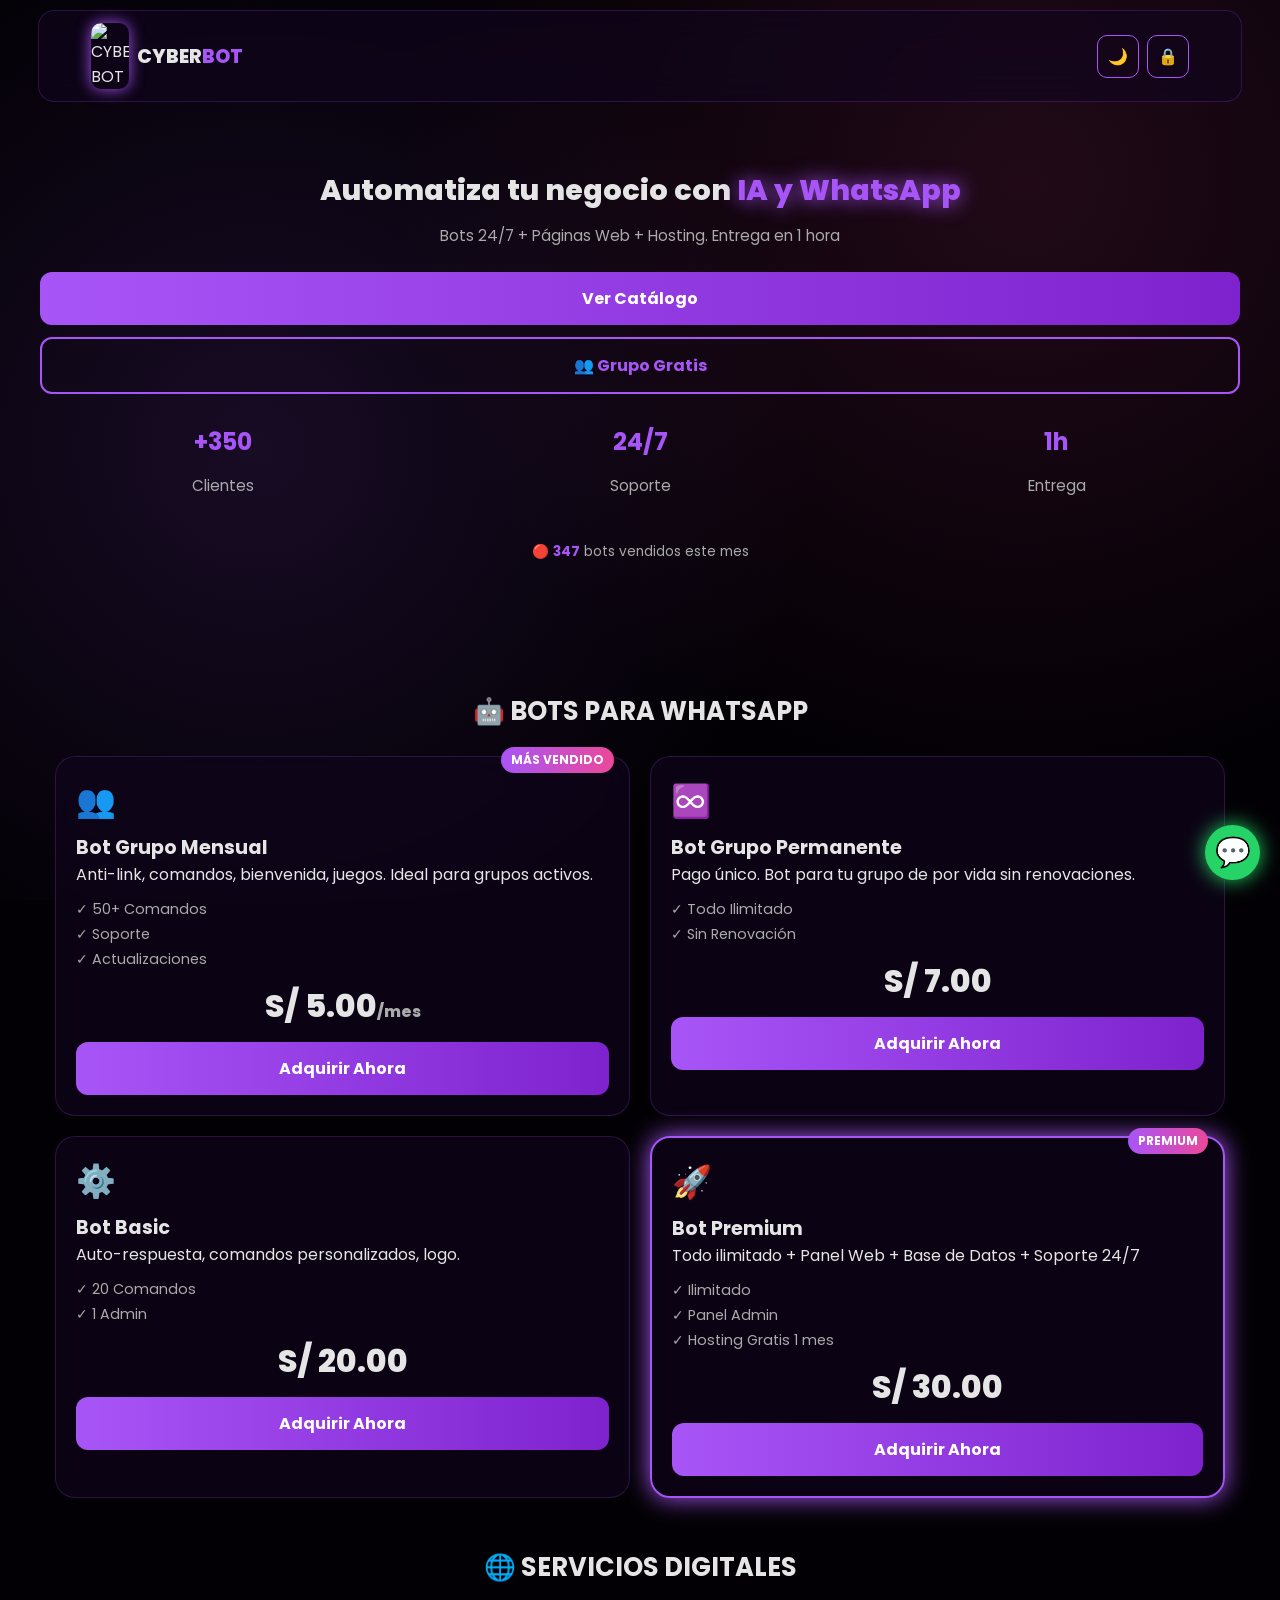
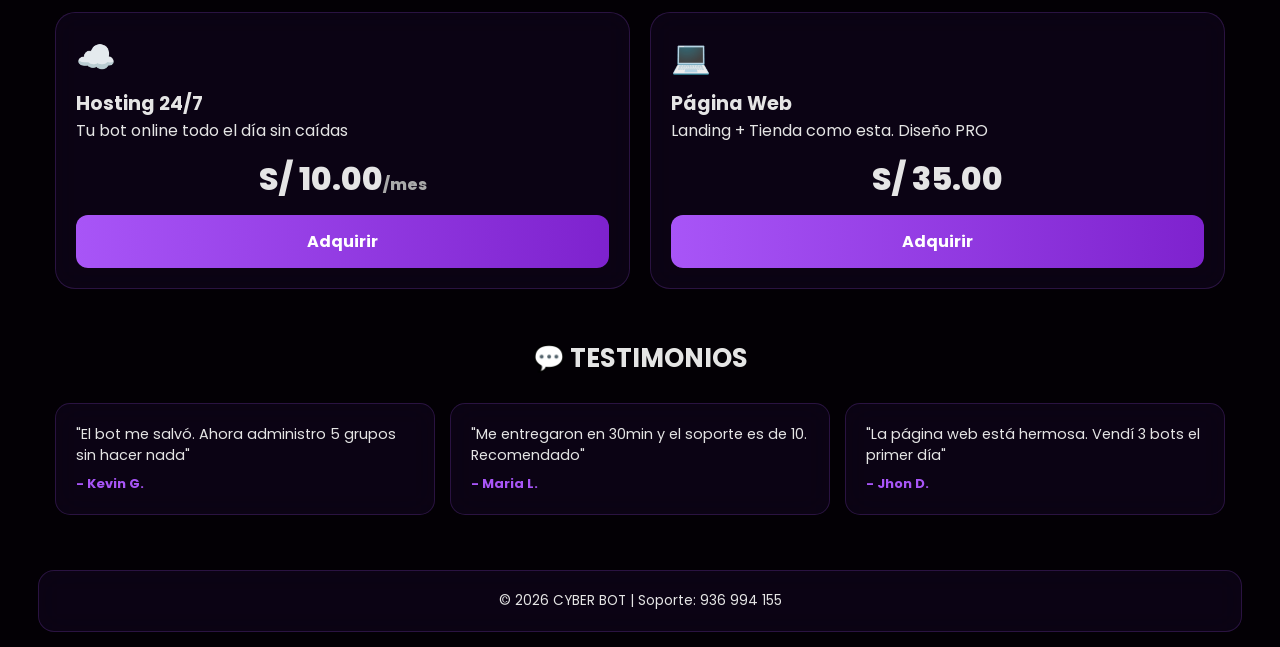
==== commit ac77586a: "Actualizar admin.html" ====
--- a/admin.html
+++ b/admin.html
@@ -9,12 +9,14 @@
 <body>
 <div class="bg-anim"></div>
 <nav class="glass">
-  <div class="logo"><h1>🔒 PANEL ADMIN CYBER BOT</h1></div>
-  <button onclick="window.location.href='index.html'" class="btn-admin">← Tienda</button>
-  <button onclick="cargarPedidos()" class="btn-admin">🔄 Actualizar</button>
+  <div class="logo"><h1>🔒 ADMIN</h1></div>
+  <div class="nav-buttons">
+    <button onclick="window.location.href='index.html'" class="btn-admin">←</button>
+    <button onclick="cargarPedidos()" class="btn-admin">🔄</button>
+  </div>
 </nav>
 <main class="container">
-  <h2 class="section-title">Pedidos Pendientes</h2>
+  <h2 class="section-title">Pedidos</h2>
   <div id="listaPedidos"><p style="text-align:center;">Cargando...</p></div>
 </main>
 <script src="script.js"></script>
--- a/style.css
+++ b/style.css
@@ -11,85 +11,89 @@
   --glass: rgba(255, 255, 255, 0.7);
   --text: #1a1a1a;
 }
-* { margin:0; padding:0; box-sizing:border-box; font-family: 'Poppins', sans-serif; scroll-behavior: smooth; transition: background 0.3s, color 0.3s; }
-body { background: var(--dark); color: var(--text); }
+* { margin:0; padding:0; box-sizing:border-box; font-family: 'Poppins', sans-serif; scroll-behavior: smooth; -webkit-tap-highlight-color: transparent; }
+body { background: var(--dark); color: var(--text); overflow-x:hidden; }
 .bg-anim { position: fixed; width: 100%; height: 100%; background: radial-gradient(circle at 20% 50%, #a855f722 0%, transparent 50%), radial-gradient(circle at 80% 20%, #ec489922 0%, transparent 50%); z-index: -1; animation: bgmove 20s infinite alternate; }
 @keyframes bgmove { from {transform: scale(1);} to {transform: scale(1.2);} }
 @keyframes fadeIn { from{opacity:0} to{opacity:1} }
 @keyframes pulse { 0%,100%{transform:scale(1);} 50%{transform:scale(1.1);} }
 
-.glass { background: var(--glass); backdrop-filter: blur(15px); border: 1px solid rgba(168, 85, 247, 0.2); }
-nav { display:flex; justify-content:space-between; align-items:center; padding:15px 5%; position: sticky; top:15px; margin: 0 5%; border-radius: 20px; z-index:100; }
-.logo { display:flex; align-items:center; gap:10px; }
-.logo img { width:45px; border-radius:12px; box-shadow: 0 0 15px var(--neon); }
-.logo h1 { font-size:1.5em; font-weight:800; }
+.glass { background: var(--glass); backdrop-filter: blur(15px); -webkit-backdrop-filter: blur(15px); border: 1px solid rgba(168, 85, 247, 0.2); }
+
+nav { display:flex; justify-content:space-between; align-items:center; padding:12px 4%; position: sticky; top:10px; margin: 0 3%; border-radius: 16px; z-index:100; }
+.logo { display:flex; align-items:center; gap:8px; }
+.logo img { width:38px; border-radius:10px; box-shadow: 0 0 15px var(--neon); }
+.logo h1 { font-size:1.2em; font-weight:800; }
 .logo span { color:var(--neon); }
-.nav-links { display:flex; gap:20px; align-items:center; flex-wrap:wrap; }
-.nav-links a { color:var(--text); text-decoration:none; font-weight:600; }
-.btn-theme { background:transparent; border:1px solid var(--neon); color:var(--neon); padding:8px 12px; border-radius:10px; cursor:pointer; font-size:1.2em; }
+.nav-buttons { display:flex; gap:8px; }
+.btn-theme, .btn-admin { background:transparent; border:1px solid var(--neon); color:var(--neon); padding:8px 10px; border-radius:10px; cursor:pointer; font-size:1em; }
 
-.hero { text-align:center; padding:120px 20px 60px; }
-.hero h2 { font-size:3em; font-weight:800; line-height:1.2; }
+.hero { text-align:center; padding:80px 20px 40px; }
+.hero h2 { font-size:1.8em; font-weight:800; line-height:1.3; }
 .hero h2 span { color:var(--neon); text-shadow: 0 0 20px var(--neon); }
-.hero p { color:#aaa; margin:20px 0 30px; font-size:1.1em; }
-.hero-btns { display:flex; gap:15px; justify-content:center; flex-wrap:wrap; }
-.stats { display:flex; justify-content:center; gap:40px; margin-top:50px; flex-wrap:wrap; }
-.stats h3 { font-size:2em; color:var(--neon); }
-.ventas-live { margin-top: 30px; font-size: 1.1em; color: #aaa; }
+.hero p { color:#aaa; margin:15px 0 25px; font-size:0.95em; }
+.hero-btns { display:flex; flex-direction:column; gap:12px; padding:0 20px; }
+.stats { display:flex; justify-content:space-around; gap:10px; margin-top:30px; flex-wrap:wrap; }
+.stats div { flex:1; min-width:80px; }
+.stats h3 { font-size:1.5em; color:var(--neon); }
+.ventas-live { margin-top: 20px; font-size: 0.9em; color: #aaa; }
 .ventas-live span { color: var(--neon); font-weight: 700; }
 
-.container { max-width:1200px; margin:0 auto; padding:20px; }
-.section-title { text-align:center; font-size:2.2em; margin:80px 0 40px; font-weight:700; }
-.grid { display:grid; grid-template-columns: 1fr; gap:25px; }
+.container { max-width:1200px; margin:0 auto; padding:15px; }
+.section-title { text-align:center; font-size:1.6em; margin:50px 0 25px; font-weight:700; }
+.grid { display:grid; grid-template-columns: 1fr; gap:20px; }
 @media(min-width:768px){.grid { grid-template-columns: repeat(2, 1fr); } }
 
-.card { border-radius:25px; padding:30px; position:relative; transition:0.4s; }
-.card:hover { transform: translateY(-10px); border-color: var(--neon); box-shadow: 0 0 40px #a855f733; }
-.card-premium { border: 2px solid var(--neon); box-shadow: 0 0 30px var(--neon); }
-.card-tag { position:absolute; top:-12px; right:20px; background:linear-gradient(90deg, var(--neon), #ec4899); color:#fff; padding:5px 15px; border-radius:20px; font-size:0.8em; font-weight:700; }
-.card-icon { font-size:2.5em; margin-bottom:10px; }
-.features { list-style:none; margin:15px 0; color:#aaa; }
-.features li { margin:5px 0; }
-.price { font-size:2.5em; font-weight:800; color:var(--text); margin:15px 0; text-align:center; }
+.card { border-radius:20px; padding:20px; position:relative; transition:0.3s; }
+.card:hover { transform: translateY(-5px); border-color: var(--neon); box-shadow: 0 0 30px #a855f733; }
+.card-premium { border: 2px solid var(--neon); box-shadow: 0 0 25px var(--neon); }
+.card-tag { position:absolute; top:-10px; right:15px; background:linear-gradient(90deg, var(--neon), #ec4899); color:#fff; padding:4px 10px; border-radius:15px; font-size:0.75em; font-weight:700; }
+.card-icon { font-size:2em; margin-bottom:8px; }
+.card h3 { font-size:1.2em; }
+.features { list-style:none; margin:12px 0; color:#aaa; font-size:0.9em; }
+.features li { margin:4px 0; }
+.price { font-size:2em; font-weight:800; color:var(--text); margin:12px 0; text-align:center; }
 .price span { font-size:0.5em; color:#aaa; }
 
-.btn { display:block; width:100%; padding:15px; background: linear-gradient(90deg, var(--neon), var(--neon-dark)); color:#fff; text-align:center; text-decoration:none; border-radius:15px; font-weight:700; cursor:pointer; border:none; font-size:1em; }
-.btn:hover { box-shadow: 0 0 25px var(--neon); transform: scale(1.03); }
+.btn { display:block; width:100%; padding:14px; background: linear-gradient(90deg, var(--neon), var(--neon-dark)); color:#fff; text-align:center; text-decoration:none; border-radius:12px; font-weight:700; cursor:pointer; border:none; font-size:1em; }
+.btn:hover { box-shadow: 0 0 20px var(--neon); transform: scale(1.02); }
 .btn-outline { background:transparent; border:2px solid var(--neon); color:var(--neon); }
-.btn-admin { background:transparent; border:1px solid var(--neon); color:var(--neon); padding:8px 15px; border-radius:10px; cursor:pointer; width:auto; }
 
-/* TESTIMONIOS */
-.grid-testimonios { display:grid; grid-template-columns: 1fr; gap:20px; }
+.grid-testimonios { display:grid; grid-template-columns: 1fr; gap:15px; }
 @media(min-width:768px){.grid-testimonios { grid-template-columns: repeat(3, 1fr); } }
-.testi { padding:25px; border-radius:20px; }
-.testi h4 { color:var(--neon); margin-top:10px; }
+.testi { padding:20px; border-radius:15px; font-size:0.9em; }
+.testi h4 { color:var(--neon); margin-top:8px; font-size:0.9em; }
 
 /* WHATSAPP FLOTANTE */
-.whatsapp-float { position:fixed; bottom:25px; right:25px; background:#25D366; color:#fff; width:60px; height:60px; border-radius:50%; display:flex; align-items:center; justify-content:center; font-size:2em; text-decoration:none; box-shadow: 0 0 20px #25D366; z-index:999; animation: pulse 2s infinite; }
+.whatsapp-float { position:fixed; bottom:20px; right:20px; background:#25D366; color:#fff; width:55px; height:55px; border-radius:50%; display:flex; align-items:center; justify-content:center; font-size:1.8em; text-decoration:none; box-shadow: 0 0 20px #25D366; z-index:999; animation: pulse 2s infinite; }
 
-footer { text-align:center; padding:30px; margin:50px 5% 20px; border-radius:20px; }
+footer { text-align:center; padding:20px; margin:40px 3% 15px; border-radius:16px; font-size:0.85em; }
 
 /* POPUP PAGO */
-.popup { display:none; position:fixed; z-index:1000; left:0; top:0; width:100%; height:100%; background:rgba(0,0,0,0.8); backdrop-filter: blur(10px); animation:fadeIn 0.3s; }
-.popup-content { margin:5% auto; padding:30px; border-radius:25px; width:90%; max-width:500px; max-height:90vh; overflow-y:auto; }
-.close { color:#aaa; float:right; font-size:28px; cursor:pointer; }
+.popup { display:none; position:fixed; z-index:1000; left:0; top:0; width:100%; height:100%; background:rgba(0,0,0,0.9); backdrop-filter: blur(10px); animation:fadeIn 0.3s; }
+.popup-content { margin:10% auto; padding:20px 15px; border-radius:20px; width:95%; max-width:450px; max-height:85vh; overflow-y:auto; }
+.close { color:#aaa; float:right; font-size:24px; cursor:pointer; }
 .close:hover { color:var(--neon); }
-.btn-metodo.tarjeta { background: linear-gradient(90deg, #3b82f6, #2563eb); display:block; padding:15px; border-radius:12px; text-align:center; text-decoration:none; color:#fff; }
-.divider { text-align:center; margin:15px 0; color:#777; position:relative; }
+.btn-metodo.tarjeta { background: linear-gradient(90deg, #3b82f6, #2563eb); display:block; padding:14px; border-radius:12px; text-align:center; text-decoration:none; color:#fff; font-weight:600; }
+.divider { text-align:center; margin:15px 0; color:#777; position:relative; font-size:0.9em; }
 .divider span { background:var(--glass); padding:0 10px; position:relative; z-index:1; }
 .divider:before { content:''; position:absolute; width:100%; height:1px; background:rgba(168,85,247,0.3); top:50%; left:0; }
-.yape-box { background:rgba(0,0,0,0.3); padding:20px; border-radius:15px; border:1px dashed var(--neon); }
-.qr { width:200px; margin:15px auto; display:block; border-radius:15px; border:3px solid var(--neon); }
-#form-comprobante input { width:100%; padding:12px; margin:8px 0; background:rgba(0,0,0,0.3); border:1px solid var(--neon-dark); color:var(--text); border-radius:10px; }
-.pedido { background:rgba(0,0,0,0.3); padding:20px; margin:15px 0; border-radius:15px; border:1px solid var(--neon); }
+.yape-box { background:rgba(0,0,0,0.3); padding:15px; border-radius:15px; border:1px dashed var(--neon); }
+.yape-box h4 { text-align:center; margin-bottom:10px; }
+.datos-yape { text-align:center; margin-bottom:15px; font-size:0.9em; }
+.datos-yape p { margin:6px 0; }
+.datos-yape button { background:var(--neon-dark); border:none; color:#fff; padding:4px 8px; border-radius:5px; margin-left:5px; cursor:pointer; font-size:0.8em; }
+.qr { width:160px; margin:10px auto; display:block; border-radius:12px; border:3px solid var(--neon); }
+#form-comprobante input { width:100%; padding:12px; margin:8px 0; background:rgba(0,0,0,0.3); border:1px solid var(--neon-dark); color:var(--text); border-radius:10px; font-size:1em; }
+#form-comprobante label { font-size:0.85em; color:#aaa; display:block; margin-top:8px; }
+.pedido { background:rgba(0,0,0,0.3); padding:15px; margin:12px 0; border-radius:15px; border:1px solid var(--neon); font-size:0.9em; }
 .pedido img { width:100%; max-width:300px; border-radius:10px; margin-top:10px; }
 
 /* POPUP OFERTA */
-.popup-oferta { display:none; position:fixed; z-index:2000; left:0; top:0; width:100%; height:100%; background:rgba(0,0,0,0.9); backdrop-filter: blur(10px); animation:fadeIn 0.5s; }
-.popup-oferta-content { position:absolute; top:50%; left:50%; transform:translate(-50%, -50%); padding:40px 30px; border-radius:25px; width:90%; max-width:450px; text-align:center; border:3px solid var(--neon); box-shadow: 0 0 50px var(--neon); }
-.popup-oferta-content h2 { color:var(--neon); font-size:1.8em; margin-bottom:10px; text-shadow: 0 0 10px var(--neon); }
-.precio-oferta { font-size:3em; font-weight:800; color:var(--text); margin:15px 0; }
+.popup-oferta { display:none; position:fixed; z-index:2000; left:0; top:0; width:100%; height:100%; background:rgba(0,0,0,0.95); backdrop-filter: blur(10px); animation:fadeIn 0.5s; }
+.popup-oferta-content { position:absolute; top:50%; left:50%; transform:translate(-50%, -50%); padding:25px 20px; border-radius:20px; width:92%; max-width:400px; text-align:center; border:3px solid var(--neon); box-shadow: 0 0 40px var(--neon); }
+.popup-oferta-content h2 { color:var(--neon); font-size:1.4em; margin-bottom:8px; text-shadow: 0 0 10px var(--neon); }
+.precio-oferta { font-size:2.2em; font-weight:800; color:var(--text); margin:12px 0; }
 .precio-oferta span { font-size:0.5em; color:#777; text-decoration: line-through; }
-.timer { color:#ec4899; font-weight:700; font-size:1.2em; margin-bottom:20px; }
-.close-oferta { color:#aaa; position:absolute; top:15px; right:20px; font-size:28px; cursor:pointer; }
-.close-oferta:hover { color:var(--neon); }+.timer { color:#ec4899; font-weight:700; font-size:1em; margin-bottom:15px; }
+.close-oferta { color:#aaa; position:absolute; top:10px; right:15px; font-size:24px; cursor:pointer; }
